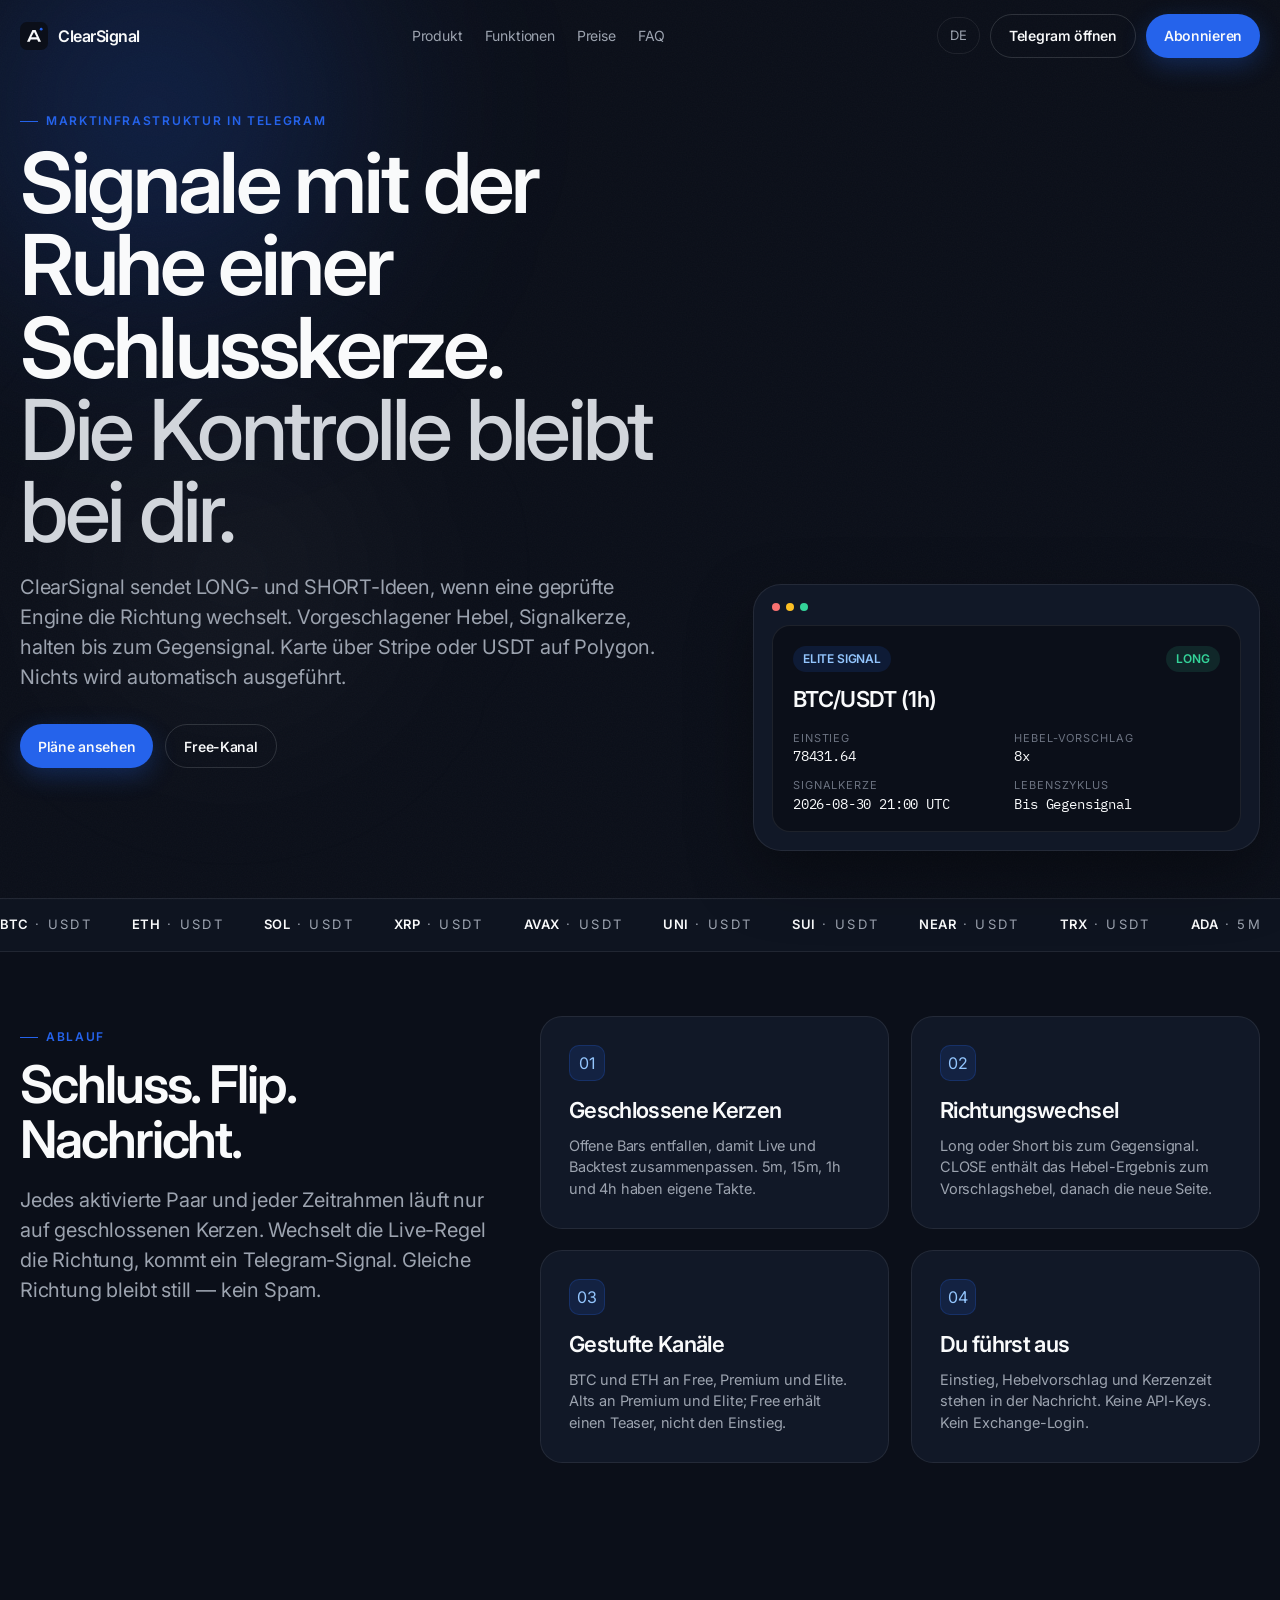
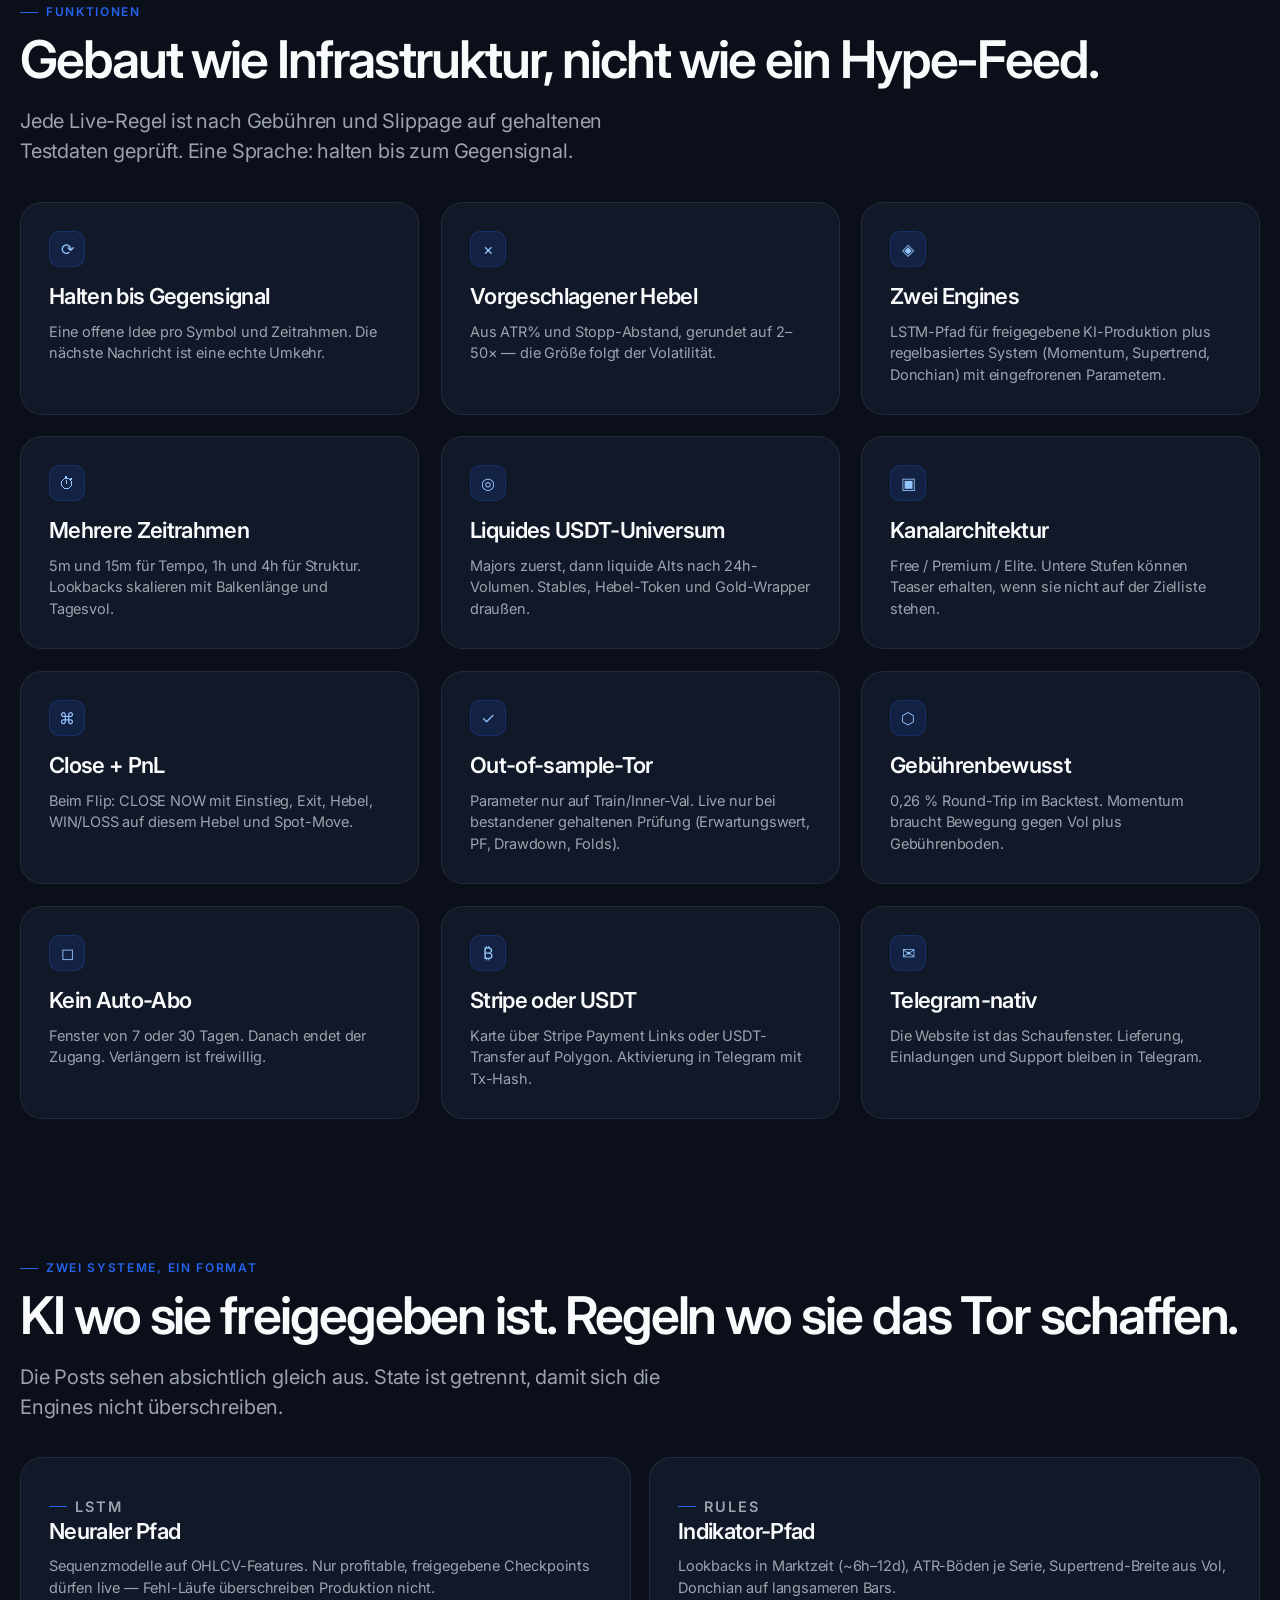
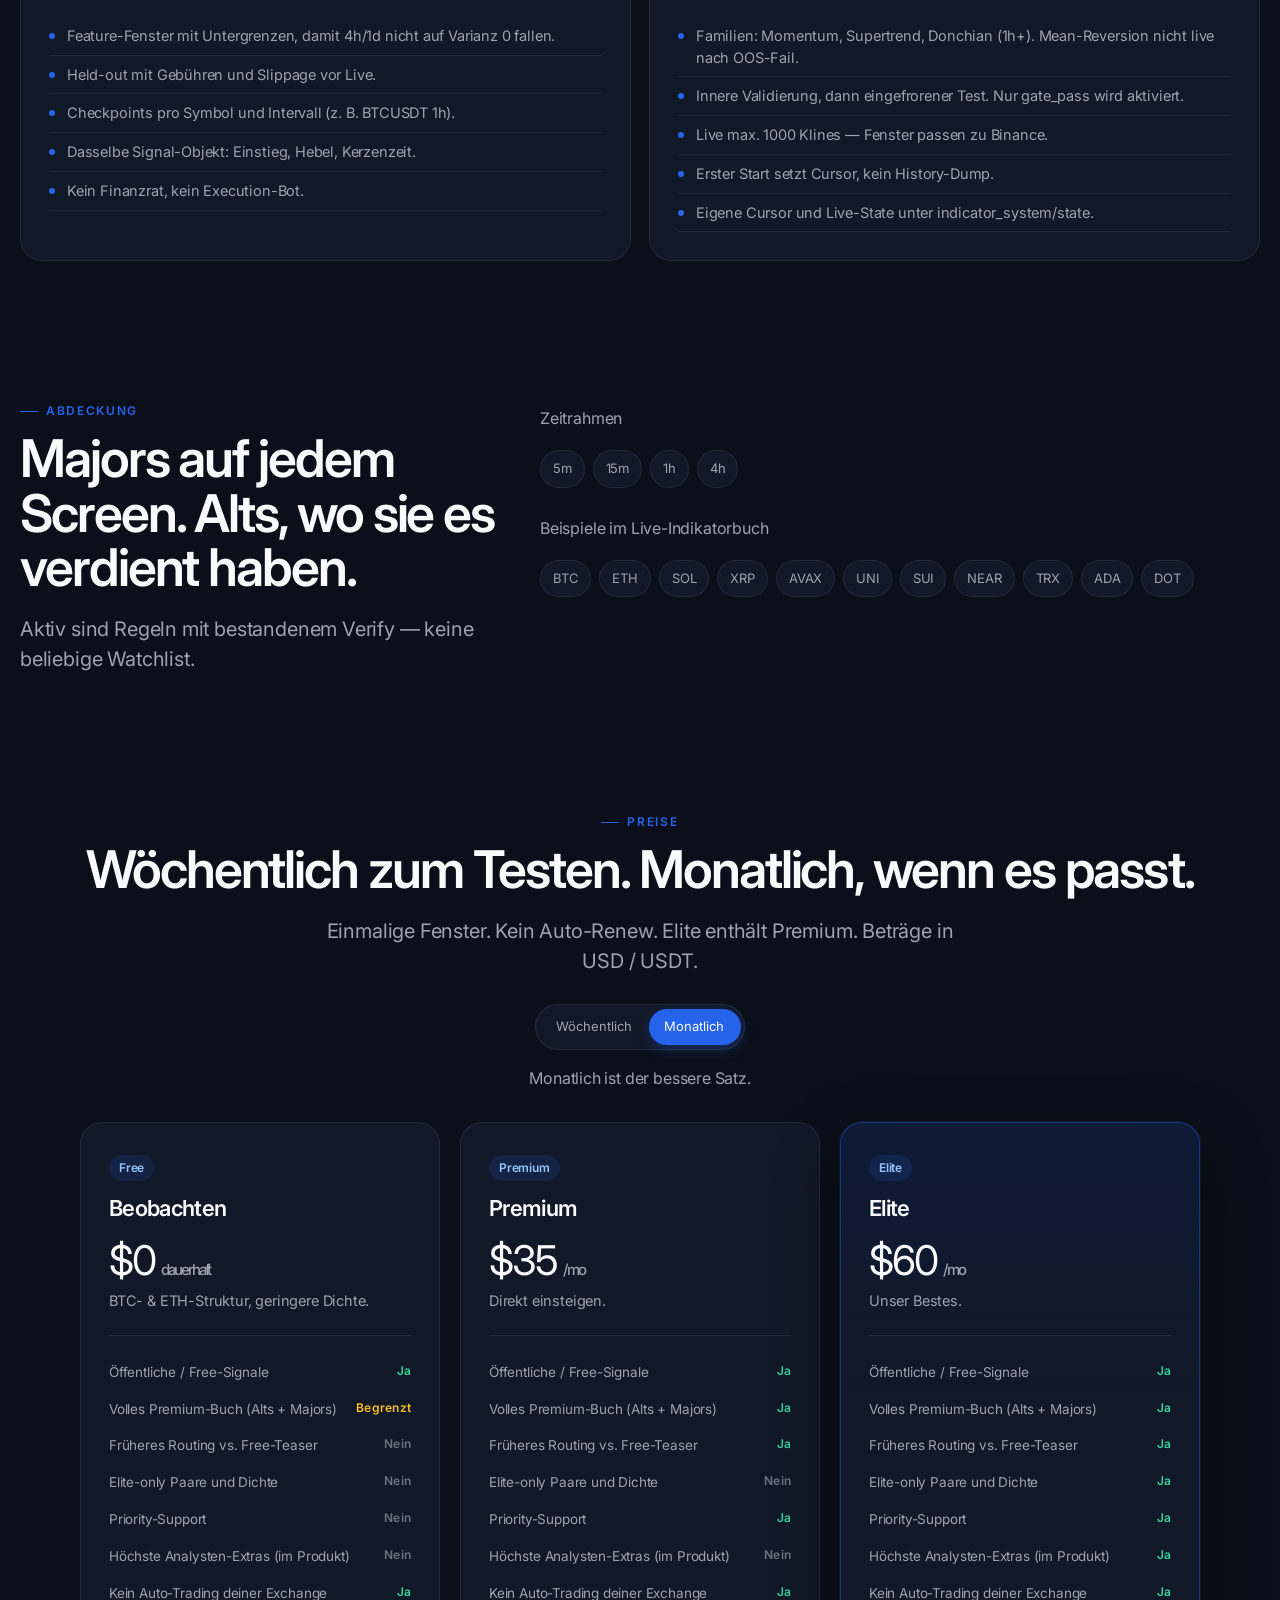
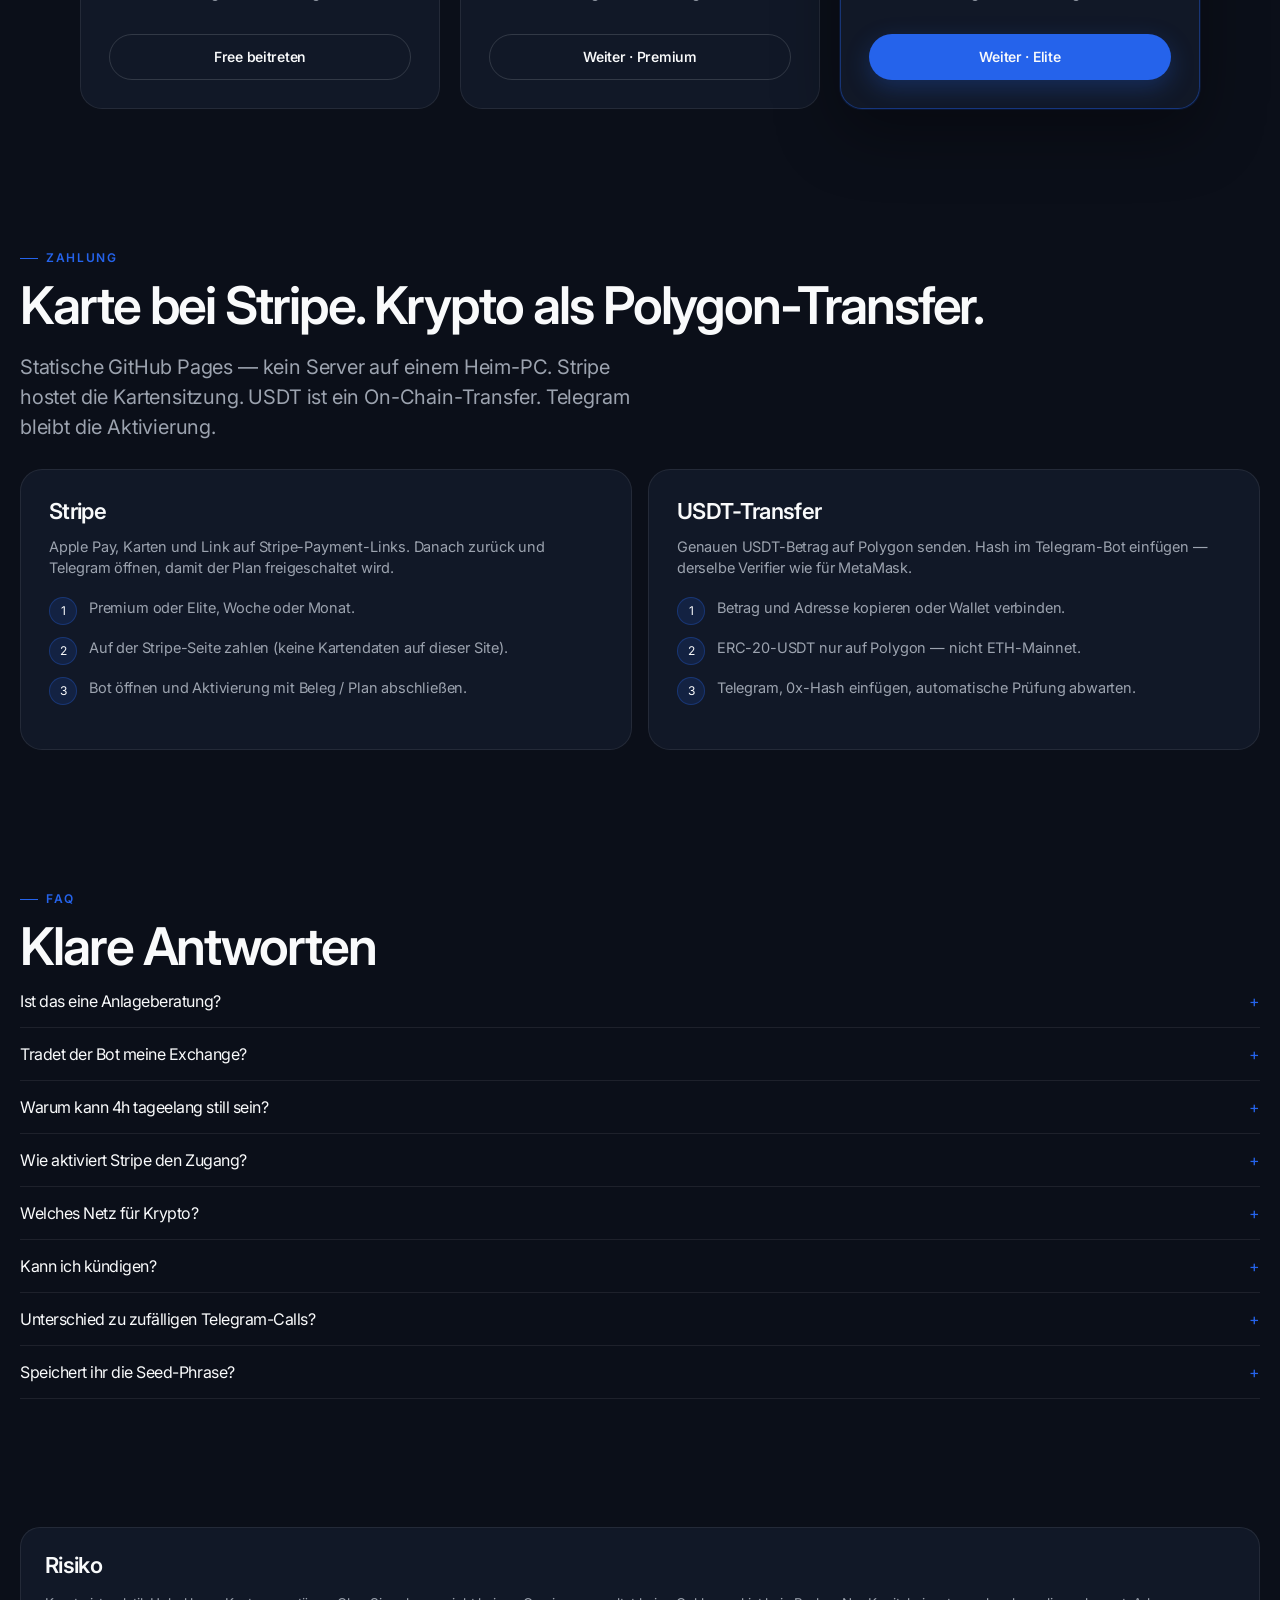
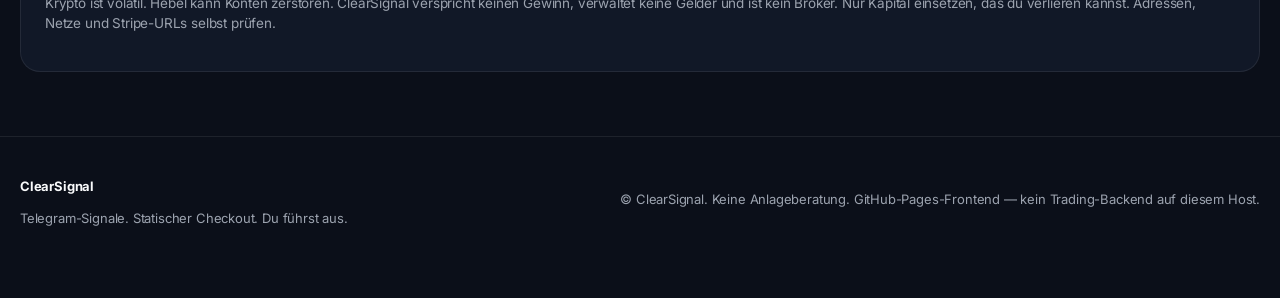
==== de/index.html @ 9b4dd124 "Project" ====
<!DOCTYPE html>
<html lang="de">
<head>
  <meta charset="utf-8">
  <meta name="viewport" content="width=device-width, initial-scale=1">
  <title>ClearSignal — Krypto-Trading-Signale auf Telegram</title>
  <meta name="description" content="ClearSignal liefert geprüfte Krypto-Signale auf Telegram. Zwei Engines (KI + Regeln), 5m bis 4h, vorgeschlagenes Hebel, Hold-until-opposite. Zahlung per Stripe oder USDT auf Polygon. Kein Auto-Trading.">
  <meta name="keywords" content="Krypto Signale, Telegram Trading Signale, BTC Signale, ETH Signale, USDT Polygon, Stripe Abo, ClearSignal">
  <meta name="author" content="ClearSignal">
  <meta name="robots" content="index,follow,max-image-preview:large">
  <meta name="theme-color" content="#0B0F19">
  <link rel="canonical" href="https://afrexk0.github.io/telegram-crypto-bot/de/">
  <link rel="alternate" hreflang="en" href="https://afrexk0.github.io/telegram-crypto-bot/">
  <link rel="alternate" hreflang="de" href="https://afrexk0.github.io/telegram-crypto-bot/de/">
  <link rel="alternate" hreflang="fr" href="https://afrexk0.github.io/telegram-crypto-bot/fr/">
  <link rel="alternate" hreflang="it" href="https://afrexk0.github.io/telegram-crypto-bot/it/">
  <link rel="alternate" hreflang="x-default" href="https://afrexk0.github.io/telegram-crypto-bot/">
  <meta property="og:type" content="website">
  <meta property="og:site_name" content="ClearSignal">
  <meta property="og:locale" content="de_DE">
  <meta property="og:title" content="ClearSignal — Krypto-Trading-Signale auf Telegram">
  <meta property="og:description" content="ClearSignal liefert geprüfte Krypto-Signale auf Telegram. Zwei Engines (KI + Regeln), 5m bis 4h, vorgeschlagenes Hebel, Hold-until-opposite. Zahlung per Stripe oder USDT auf Polygon. Kein Auto-Trading.">
  <meta property="og:url" content="https://afrexk0.github.io/telegram-crypto-bot/de/">
  <meta property="og:image" content="https://afrexk0.github.io/telegram-crypto-bot/assets/img/favicon.svg">
  <meta name="twitter:card" content="summary_large_image">
  <meta name="twitter:title" content="ClearSignal — Krypto-Trading-Signale auf Telegram">
  <meta name="twitter:description" content="ClearSignal liefert geprüfte Krypto-Signale auf Telegram. Zwei Engines (KI + Regeln), 5m bis 4h, vorgeschlagenes Hebel, Hold-until-opposite. Zahlung per Stripe oder USDT auf Polygon. Kein Auto-Trading.">
  <meta name="twitter:image" content="https://afrexk0.github.io/telegram-crypto-bot/assets/img/favicon.svg">
  <link rel="icon" href="../assets/img/favicon.svg" type="image/svg+xml">
  <link rel="preconnect" href="https://fonts.googleapis.com">
  <link rel="preconnect" href="https://fonts.gstatic.com" crossorigin>
  <link href="https://fonts.googleapis.com/css2?family=IBM+Plex+Mono:wght@400;500&family=Inter:wght@400;500;600;700&display=swap" rel="stylesheet">
  <link rel="stylesheet" href="../assets/css/site.css">
  <script>document.documentElement.classList.add("js");</script>
  <script type="application/ld+json">{"@context":"https://schema.org","@graph":[{"@type":"Organization","name":"ClearSignal","url":"https://afrexk0.github.io/telegram-crypto-bot/","logo":"https://afrexk0.github.io/telegram-crypto-bot/assets/img/favicon.svg","sameAs":["https://t.me/clearsignal_trading_bot","https://t.me/clearsignal_trading"]},{"@type":"WebSite","name":"ClearSignal","url":"https://afrexk0.github.io/telegram-crypto-bot/de/","inLanguage":"de","description":"ClearSignal liefert geprüfte Krypto-Signale auf Telegram. Zwei Engines (KI + Regeln), 5m bis 4h, vorgeschlagenes Hebel, Hold-until-opposite. Zahlung per Stripe oder USDT auf Polygon. Kein Auto-Trading."},{"@type":"SoftwareApplication","name":"ClearSignal","applicationCategory":"FinanceApplication","operatingSystem":"Telegram","offers":[{"@type":"Offer","name":"Premium monthly","price":"35","priceCurrency":"USD"},{"@type":"Offer","name":"Elite monthly","price":"60","priceCurrency":"USD"}]},{"@type":"FAQPage","mainEntity":[{"@type":"Question","name":"Ist das eine Anlageberatung?","acceptedAnswer":{"@type":"Answer","text":"Nein. Signale sind Marktkommentar. Fills, Risiko und Verluste liegen bei dir. Vergangenheit ist keine Prognose."}},{"@type":"Question","name":"Tradet der Bot meine Exchange?","acceptedAnswer":{"@type":"Answer","text":"Nein. Keine Exchange-API, kein Copy-Trading, keine Auszahlungsrechte. Orders legst du selbst."}},{"@type":"Question","name":"Warum kann 4h tageelang still sein?","acceptedAnswer":{"@type":"Answer","text":"Nur Richtungswechsel erzeugen Posts. Ein 4h-Trend kann viele Kerzen ohne Flip laufen. 15m und 1h sind häufiger, wenn aktiv."}},{"@type":"Question","name":"Wie aktiviert Stripe den Zugang?","acceptedAnswer":{"@type":"Answer","text":"Payment Links hostet Stripe. Nach Erfolg Thank-you-Seite, dann Telegram. Plane mitteilen, damit die Einladung kommt. Links in config.js — bis dahin USDT nutzen."}},{"@type":"Question","name":"Welches Netz für Krypto?","acceptedAnswer":{"@type":"Answer","text":"USDT auf Polygon (Chain-ID 137), Vertrag 0xc213…e8f, 6 Dezimalen. Andere Chains verifizieren nicht. Gas in POL."}},{"@type":"Question","name":"Kann ich kündigen?","acceptedAnswer":{"@type":"Answer","text":"Kein Auto-Abbuch. Zugang 7 oder 30 Tage nach Aktivierung. Danach einfach nicht verlängern."}},{"@type":"Question","name":"Unterschied zu zufälligen Telegram-Calls?","acceptedAnswer":{"@type":"Answer","text":"Indikatorregeln brauchen ein gehaltenes Profitabilitäts-Tor nach modellierten Gebühren. State pro Symbol+TF. Kein History-Dump beim Start."}},{"@type":"Question","name":"Speichert ihr die Seed-Phrase?","acceptedAnswer":{"@type":"Answer","text":"Nie. Wallet-Connect nur für USDT-Transfer. Keine Seeds, Keys oder Exchange-Passwörter."}}]}]}</script>
</head>
<body>
  <a class="skip" href="#main">Zum Inhalt</a>
  <div class="grain" aria-hidden="true"></div>
  <div class="orb orb-a" aria-hidden="true"></div>
  <div class="orb orb-b" aria-hidden="true"></div>

  <header class="nav">
    <div class="nav-inner">
      <a class="brand" href="../">
        <img src="../assets/img/favicon.svg" alt="">
        ClearSignal
      </a>
      <nav class="nav-links" aria-label="Hauptnavigation">
        <a href="#product">Produkt</a>
        <a href="#features">Funktionen</a>
        <a href="#pricing">Preise</a>
        <a href="#faq">FAQ</a>
      </nav>
      <div class="nav-cta">
        <details class="lang">
          <summary>DE</summary>
          <div class="lang-menu">
            <a href="../" class="">English</a>
            <a href="./" class="is-active">Deutsch</a>
            <a href="../fr/" class="">Français</a>
            <a href="../it/" class="">Italiano</a>
          </div>
        </details>
        <a class="btn btn-ghost" href="https://t.me/clearsignal_trading_bot">Telegram öffnen</a>
        <a class="btn btn-primary" href="#pricing">Abonnieren</a>
        <button class="menu-btn" type="button" aria-label="Menü">☰</button>
      </div>
    </div>
  </header>

  <main id="main">
    <section class="hero">
      <div class="wrap hero-grid">
        <div>
          <p class="kicker reveal">Marktinfrastruktur in Telegram</p>
          <h1 class="reveal">Signale mit der<br>Ruhe einer Schlusskerze.<span>Die Kontrolle bleibt bei dir.</span></h1>
          <p class="lede reveal">ClearSignal sendet LONG- und SHORT-Ideen, wenn eine geprüfte Engine die Richtung wechselt. Vorgeschlagener Hebel, Signalkerze, halten bis zum Gegensignal. Karte über Stripe oder USDT auf Polygon. Nichts wird automatisch ausgeführt.</p>
          <div class="hero-actions reveal">
            <a class="btn btn-primary" href="#pricing">Pläne ansehen</a>
            <a class="btn btn-ghost" href="https://t.me/clearsignal_trading">Free-Kanal</a>
          </div>
          <div class="hero-meta reveal">
            <div><strong>5m–4h</strong>Zeitrahmen</div>
            <div><strong>USDT</strong>Polygon-Transfer</div>
            <div><strong>0 Auto</strong>Kein Bot auf deinem Konto</div>
          </div>
        </div>
        <aside class="device reveal" aria-label="Beispiel-Signalkarte">
          <div class="device-bar" aria-hidden="true"><i></i><i></i><i></i></div>
          <article class="signal">
            <div class="signal-head">
              <span class="pill pill-dim">ELITE SIGNAL</span>
              <span class="pill pill-long">LONG</span>
            </div>
            <h3>BTC/USDT (1h)</h3>
            <dl>
              <div><dt>Einstieg</dt><dd>78431.64</dd></div>
              <div><dt>Hebel-Vorschlag</dt><dd>8x</dd></div>
              <div><dt>Signalkerze</dt><dd>2026-08-30 21:00 UTC</dd></div>
              <div><dt>Lebenszyklus</dt><dd>Bis Gegensignal</dd></div>
            </dl>
          </article>
        </aside>
      </div>
    </section>

    <div class="marquee-wrap" aria-hidden="true">
      <div class="marquee">
        <span><b>BTC</b> · USDT</span><span><b>ETH</b> · USDT</span><span><b>SOL</b> · USDT</span>
        <span><b>XRP</b> · USDT</span><span><b>AVAX</b> · USDT</span><span><b>UNI</b> · USDT</span>
        <span><b>SUI</b> · USDT</span><span><b>NEAR</b> · USDT</span><span><b>TRX</b> · USDT</span>
        <span><b>ADA</b> · 5m</span><span><b>DOT</b> · 15m</span><span>4h · 1h · 15m · 5m</span>
        <span><b>BTC</b> · USDT</span><span><b>ETH</b> · USDT</span><span><b>SOL</b> · USDT</span>
        <span><b>XRP</b> · USDT</span><span><b>AVAX</b> · USDT</span><span><b>UNI</b> · USDT</span>
        <span><b>SUI</b> · USDT</span><span><b>NEAR</b> · USDT</span><span><b>TRX</b> · USDT</span>
        <span><b>ADA</b> · 5m</span><span><b>DOT</b> · 15m</span><span>4h · 1h · 15m · 5m</span>
      </div>
    </div>

    <section class="section" id="product">
      <div class="wrap split">
        <div class="reveal">
          <p class="kicker">Ablauf</p>
          <h2>Schluss. Flip. Nachricht.</h2>
          <p class="lede">Jedes aktivierte Paar und jeder Zeitrahmen läuft nur auf geschlossenen Kerzen. Wechselt die Live-Regel die Richtung, kommt ein Telegram-Signal. Gleiche Richtung bleibt still — kein Spam.</p>
        </div>
        <ol class="feature-grid" style="grid-template-columns:1fr 1fr">
          <li class="card reveal"><div class="icon">01</div><h3>Geschlossene Kerzen</h3><p>Offene Bars entfallen, damit Live und Backtest zusammenpassen. 5m, 15m, 1h und 4h haben eigene Takte.</p></li>
          <li class="card reveal"><div class="icon">02</div><h3>Richtungswechsel</h3><p>Long oder Short bis zum Gegensignal. CLOSE enthält das Hebel-Ergebnis zum Vorschlagshebel, danach die neue Seite.</p></li>
          <li class="card reveal"><div class="icon">03</div><h3>Gestufte Kanäle</h3><p>BTC und ETH an Free, Premium und Elite. Alts an Premium und Elite; Free erhält einen Teaser, nicht den Einstieg.</p></li>
          <li class="card reveal"><div class="icon">04</div><h3>Du führst aus</h3><p>Einstieg, Hebelvorschlag und Kerzenzeit stehen in der Nachricht. Keine API-Keys. Kein Exchange-Login.</p></li>
        </ol>
      </div>
    </section>

    <section class="section" id="features">
      <div class="wrap">
        <div class="reveal">
          <p class="kicker">Funktionen</p>
          <h2>Gebaut wie Infrastruktur, nicht wie ein Hype-Feed.</h2>
          <p class="lede">Jede Live-Regel ist nach Gebühren und Slippage auf gehaltenen Testdaten geprüft. Eine Sprache: halten bis zum Gegensignal.</p>
        </div>
        <div class="feature-grid" style="margin-top:36px">
          <article class="card reveal"><div class="icon">⟳</div><h3>Halten bis Gegensignal</h3><p>Eine offene Idee pro Symbol und Zeitrahmen. Die nächste Nachricht ist eine echte Umkehr.</p></article>
          <article class="card reveal"><div class="icon">×</div><h3>Vorgeschlagener Hebel</h3><p>Aus ATR% und Stopp-Abstand, gerundet auf 2–50× — die Größe folgt der Volatilität.</p></article>
          <article class="card reveal"><div class="icon">◈</div><h3>Zwei Engines</h3><p>LSTM-Pfad für freigegebene KI-Produktion plus regelbasiertes System (Momentum, Supertrend, Donchian) mit eingefrorenen Parametern.</p></article>
          <article class="card reveal"><div class="icon">⏱</div><h3>Mehrere Zeitrahmen</h3><p>5m und 15m für Tempo, 1h und 4h für Struktur. Lookbacks skalieren mit Balkenlänge und Tagesvol.</p></article>
          <article class="card reveal"><div class="icon">◎</div><h3>Liquides USDT-Universum</h3><p>Majors zuerst, dann liquide Alts nach 24h-Volumen. Stables, Hebel-Token und Gold-Wrapper draußen.</p></article>
          <article class="card reveal"><div class="icon">▣</div><h3>Kanalarchitektur</h3><p>Free / Premium / Elite. Untere Stufen können Teaser erhalten, wenn sie nicht auf der Zielliste stehen.</p></article>
          <article class="card reveal"><div class="icon">⌘</div><h3>Close + PnL</h3><p>Beim Flip: CLOSE NOW mit Einstieg, Exit, Hebel, WIN/LOSS auf diesem Hebel und Spot-Move.</p></article>
          <article class="card reveal"><div class="icon">✓</div><h3>Out-of-sample-Tor</h3><p>Parameter nur auf Train/Inner-Val. Live nur bei bestandener gehaltenen Prüfung (Erwartungswert, PF, Drawdown, Folds).</p></article>
          <article class="card reveal"><div class="icon">⬡</div><h3>Gebührenbewusst</h3><p>0,26 % Round-Trip im Backtest. Momentum braucht Bewegung gegen Vol plus Gebührenboden.</p></article>
          <article class="card reveal"><div class="icon">◻</div><h3>Kein Auto-Abo</h3><p>Fenster von 7 oder 30 Tagen. Danach endet der Zugang. Verlängern ist freiwillig.</p></article>
          <article class="card reveal"><div class="icon">₿</div><h3>Stripe oder USDT</h3><p>Karte über Stripe Payment Links oder USDT-Transfer auf Polygon. Aktivierung in Telegram mit Tx-Hash.</p></article>
          <article class="card reveal"><div class="icon">✉</div><h3>Telegram-nativ</h3><p>Die Website ist das Schaufenster. Lieferung, Einladungen und Support bleiben in Telegram.</p></article>
        </div>
      </div>
    </section>

    <section class="section" id="engines">
      <div class="wrap">
        <div class="reveal">
          <p class="kicker">Zwei Systeme, ein Format</p>
          <h2>KI wo sie freigegeben ist. Regeln wo sie das Tor schaffen.</h2>
          <p class="lede">Die Posts sehen absichtlich gleich aus. State ist getrennt, damit sich die Engines nicht überschreiben.</p>
        </div>
        <div class="engines" style="margin-top:36px">
          <article class="card engine reveal">
            <p class="kicker">LSTM</p>
            <h3>Neuraler Pfad</h3>
            <p class="muted">Sequenzmodelle auf OHLCV-Features. Nur profitable, freigegebene Checkpoints dürfen live — Fehl-Läufe überschreiben Produktion nicht.</p>
            <ul>
              <li>Feature-Fenster mit Untergrenzen, damit 4h/1d nicht auf Varianz 0 fallen.</li>
              <li>Held-out mit Gebühren und Slippage vor Live.</li>
              <li>Checkpoints pro Symbol und Intervall (z. B. BTCUSDT 1h).</li>
              <li>Dasselbe Signal-Objekt: Einstieg, Hebel, Kerzenzeit.</li>
              <li>Kein Finanzrat, kein Execution-Bot.</li>
            </ul>
          </article>
          <article class="card engine reveal">
            <p class="kicker">Rules</p>
            <h3>Indikator-Pfad</h3>
            <p class="muted">Lookbacks in Marktzeit (~6h–12d), ATR-Böden je Serie, Supertrend-Breite aus Vol, Donchian auf langsameren Bars.</p>
            <ul>
              <li>Familien: Momentum, Supertrend, Donchian (1h+). Mean-Reversion nicht live nach OOS-Fail.</li>
              <li>Innere Validierung, dann eingefrorener Test. Nur gate_pass wird aktiviert.</li>
              <li>Live max. 1000 Klines — Fenster passen zu Binance.</li>
              <li>Erster Start setzt Cursor, kein History-Dump.</li>
              <li>Eigene Cursor und Live-State unter indicator_system/state.</li>
            </ul>
          </article>
        </div>
      </div>
    </section>

    <section class="section" id="coverage">
      <div class="wrap split">
        <div class="reveal">
          <p class="kicker">Abdeckung</p>
          <h2>Majors auf jedem Screen. Alts, wo sie es verdient haben.</h2>
          <p class="lede">Aktiv sind Regeln mit bestandenem Verify — keine beliebige Watchlist.</p>
        </div>
        <div class="reveal">
          <p class="muted">Zeitrahmen</p>
          <div class="pills">
            <span class="chip">5m</span><span class="chip">15m</span>
            <span class="chip">1h</span><span class="chip">4h</span>
          </div>
          <p class="muted" style="margin-top:28px">Beispiele im Live-Indikatorbuch</p>
          <div class="pills">
            <span class="chip">BTC</span><span class="chip">ETH</span><span class="chip">SOL</span>
            <span class="chip">XRP</span><span class="chip">AVAX</span><span class="chip">UNI</span>
            <span class="chip">SUI</span><span class="chip">NEAR</span><span class="chip">TRX</span>
            <span class="chip">ADA</span><span class="chip">DOT</span>
          </div>
        </div>
      </div>
    </section>

    <section class="section" id="pricing">
      <div class="wrap">
        <div class="pricing-intro reveal">
          <p class="kicker">Preise</p>
          <h2>Wöchentlich zum Testen. Monatlich, wenn es passt.</h2>
          <p class="lede">Einmalige Fenster. Kein Auto-Renew. Elite enthält Premium. Beträge in USD / USDT.</p>
        </div>
        <div class="billing reveal" role="tablist" aria-label="Abrechnungszeitraum">
          <button type="button" data-billing="week">Wöchentlich</button>
          <button type="button" data-billing="month" class="is-on">Monatlich</button>
        </div>
        <p class="muted pricing-save" data-save>Monatlich ist der bessere Satz.</p>
        <div class="price-grid">
          <article class="card price reveal">
            <span class="pill pill-dim">Free</span>
            <h3>Beobachten</h3>
            <div class="amount">$0<small> dauerhaft</small></div>
            <p class="muted">BTC- &amp; ETH-Struktur, geringere Dichte.</p>
            <ul class="matrix">
              <li data-state="yes"><span>Öffentliche / Free-Signale</span><em>Ja</em></li>
              <li data-state="lim"><span>Volles Premium-Buch (Alts + Majors)</span><em>Begrenzt</em></li>
              <li data-state="no"><span>Früheres Routing vs. Free-Teaser</span><em>Nein</em></li>
              <li data-state="no"><span>Elite-only Paare und Dichte</span><em>Nein</em></li>
              <li data-state="no"><span>Priority-Support</span><em>Nein</em></li>
              <li data-state="no"><span>Höchste Analysten-Extras (im Produkt)</span><em>Nein</em></li>
              <li data-state="yes"><span>Kein Auto-Trading deiner Exchange</span><em>Ja</em></li>
            </ul>
            <a class="btn btn-ghost btn-wide" href="https://t.me/clearsignal_trading">Free beitreten</a>
          </article>
          <article class="card price reveal">
            <span class="pill pill-dim">Premium</span>
            <h3>Premium</h3>
            <div class="amount" data-price-week="12" data-price-month="35">$35<small> /mo</small></div>
            <p class="muted">Direkt einsteigen.</p>
            <ul class="matrix">
              <li data-state="yes"><span>Öffentliche / Free-Signale</span><em>Ja</em></li>
              <li data-state="yes"><span>Volles Premium-Buch (Alts + Majors)</span><em>Ja</em></li>
              <li data-state="yes"><span>Früheres Routing vs. Free-Teaser</span><em>Ja</em></li>
              <li data-state="no"><span>Elite-only Paare und Dichte</span><em>Nein</em></li>
              <li data-state="yes"><span>Priority-Support</span><em>Ja</em></li>
              <li data-state="no"><span>Höchste Analysten-Extras (im Produkt)</span><em>Nein</em></li>
              <li data-state="yes"><span>Kein Auto-Trading deiner Exchange</span><em>Ja</em></li>
            </ul>
            <button class="btn btn-ghost btn-wide" type="button" data-plan-tier="premium" data-plan="PREMIUM_MONTH">Weiter · Premium</button>
          </article>
          <article class="card price featured reveal">
            <span class="pill pill-elite">Elite</span>
            <h3>Elite</h3>
            <div class="amount" data-price-week="20" data-price-month="60">$60<small> /mo</small></div>
            <p class="muted">Unser Bestes.</p>
            <ul class="matrix">
              <li data-state="yes"><span>Öffentliche / Free-Signale</span><em>Ja</em></li>
              <li data-state="yes"><span>Volles Premium-Buch (Alts + Majors)</span><em>Ja</em></li>
              <li data-state="yes"><span>Früheres Routing vs. Free-Teaser</span><em>Ja</em></li>
              <li data-state="yes"><span>Elite-only Paare und Dichte</span><em>Ja</em></li>
              <li data-state="yes"><span>Priority-Support</span><em>Ja</em></li>
              <li data-state="yes"><span>Höchste Analysten-Extras (im Produkt)</span><em>Ja</em></li>
              <li data-state="yes"><span>Kein Auto-Trading deiner Exchange</span><em>Ja</em></li>
            </ul>
            <button class="btn btn-primary btn-wide" type="button" data-plan-tier="elite" data-plan="ELITE_MONTH">Weiter · Elite</button>
          </article>
        </div>
      </div>
    </section>

    <section class="section" id="pay">
      <div class="wrap">
        <div class="reveal">
          <p class="kicker">Zahlung</p>
          <h2>Karte bei Stripe. Krypto als Polygon-Transfer.</h2>
          <p class="lede">Statische GitHub Pages — kein Server auf einem Heim-PC. Stripe hostet die Kartensitzung. USDT ist ein On-Chain-Transfer. Telegram bleibt die Aktivierung.</p>
        </div>
        <div class="pay-methods" style="margin-top:28px">
          <article class="card reveal">
            <h3>Stripe</h3>
            <p class="muted">Apple Pay, Karten und Link auf Stripe-Payment-Links. Danach zurück und Telegram öffnen, damit der Plan freigeschaltet wird.</p>
            <ol class="steps">
              <li>Premium oder Elite, Woche oder Monat.</li>
              <li>Auf der Stripe-Seite zahlen (keine Kartendaten auf dieser Site).</li>
              <li>Bot öffnen und Aktivierung mit Beleg / Plan abschließen.</li>
            </ol>
          </article>
          <article class="card reveal">
            <h3>USDT-Transfer</h3>
            <p class="muted">Genauen USDT-Betrag auf Polygon senden. Hash im Telegram-Bot einfügen — derselbe Verifier wie für MetaMask.</p>
            <ol class="steps">
              <li>Betrag und Adresse kopieren oder Wallet verbinden.</li>
              <li>ERC-20-USDT nur auf Polygon — nicht ETH-Mainnet.</li>
              <li>Telegram, 0x-Hash einfügen, automatische Prüfung abwarten.</li>
            </ol>
          </article>
        </div>
      </div>
    </section>

    <section class="section" id="faq">
      <div class="wrap faq">
        <div class="reveal">
          <p class="kicker">FAQ</p>
          <h2>Klare Antworten</h2>
        </div>
        <details class="reveal">
          <summary>Ist das eine Anlageberatung?</summary>
          <div class="faq-body"><div class="faq-body-inner"><p>Nein. Signale sind Marktkommentar. Fills, Risiko und Verluste liegen bei dir. Vergangenheit ist keine Prognose.</p></div></div>
        </details>
        <details class="reveal">
          <summary>Tradet der Bot meine Exchange?</summary>
          <div class="faq-body"><div class="faq-body-inner"><p>Nein. Keine Exchange-API, kein Copy-Trading, keine Auszahlungsrechte. Orders legst du selbst.</p></div></div>
        </details>
        <details class="reveal">
          <summary>Warum kann 4h tageelang still sein?</summary>
          <div class="faq-body"><div class="faq-body-inner"><p>Nur Richtungswechsel erzeugen Posts. Ein 4h-Trend kann viele Kerzen ohne Flip laufen. 15m und 1h sind häufiger, wenn aktiv.</p></div></div>
        </details>
        <details class="reveal">
          <summary>Wie aktiviert Stripe den Zugang?</summary>
          <div class="faq-body"><div class="faq-body-inner"><p>Payment Links hostet Stripe. Nach Erfolg Thank-you-Seite, dann Telegram. Plane mitteilen, damit die Einladung kommt. Links in config.js — bis dahin USDT nutzen.</p></div></div>
        </details>
        <details class="reveal">
          <summary>Welches Netz für Krypto?</summary>
          <div class="faq-body"><div class="faq-body-inner"><p>USDT auf Polygon (Chain-ID 137), Vertrag 0xc213…e8f, 6 Dezimalen. Andere Chains verifizieren nicht. Gas in POL.</p></div></div>
        </details>
        <details class="reveal">
          <summary>Kann ich kündigen?</summary>
          <div class="faq-body"><div class="faq-body-inner"><p>Kein Auto-Abbuch. Zugang 7 oder 30 Tage nach Aktivierung. Danach einfach nicht verlängern.</p></div></div>
        </details>
        <details class="reveal">
          <summary>Unterschied zu zufälligen Telegram-Calls?</summary>
          <div class="faq-body"><div class="faq-body-inner"><p>Indikatorregeln brauchen ein gehaltenes Profitabilitäts-Tor nach modellierten Gebühren. State pro Symbol+TF. Kein History-Dump beim Start.</p></div></div>
        </details>
        <details class="reveal">
          <summary>Speichert ihr die Seed-Phrase?</summary>
          <div class="faq-body"><div class="faq-body-inner"><p>Nie. Wallet-Connect nur für USDT-Transfer. Keine Seeds, Keys oder Exchange-Passwörter.</p></div></div>
        </details>
      </div>
    </section>

    <section class="section">
      <div class="wrap">
        <div class="risk">
          <h3>Risiko</h3>
          <p>Krypto ist volatil. Hebel kann Konten zerstören. ClearSignal verspricht keinen Gewinn, verwaltet keine Gelder und ist kein Broker. Nur Kapital einsetzen, das du verlieren kannst. Adressen, Netze und Stripe-URLs selbst prüfen.</p>
        </div>
      </div>
    </section>
  </main>

  <footer>
    <div class="wrap foot">
      <div>
        <strong style="color:var(--text)">ClearSignal</strong>
        <p>Telegram-Signale. Statischer Checkout. Du führst aus.</p>
      </div>
      <p>© ClearSignal. Keine Anlageberatung. GitHub-Pages-Frontend — kein Trading-Backend auf diesem Host.</p>
    </div>
  </footer>

  <div id="checkout" class="modal" hidden>
    <div class="sheet" role="dialog" aria-modal="true" aria-labelledby="checkout-title">
      <header>
        <div>
          <h3 id="checkout-title">Checkout</h3>
          <p class="muted" id="checkout-sub"></p>
        </div>
        <button class="close" type="button" data-close-modal aria-label="Schließen">×</button>
      </header>
      <div class="pay-grid">
        <button class="pay-opt" id="pay-stripe" type="button">
          <div><strong>Karte · Stripe</strong><div class="muted">Apple Pay, Karten, Link</div></div>
          <span>→</span>
        </button>
        <button class="pay-opt" id="pay-crypto" type="button">
          <div><strong>USDT · Polygon-Transfer</strong><div class="muted">Exakter Betrag, dann in Telegram aktivieren</div></div>
          <span>→</span>
        </button>
      </div>
      <div class="crypto-box" id="crypto-box">
        <p class="muted">Exakten Betrag senden. Falsches Netz oder Betrag wird nicht erkannt.</p>
        <div class="copy-row"><span class="muted">Netz</span><code id="pay-network"></code></div>
        <div class="copy-row"><span class="muted">Betrag</span><code id="pay-amount"></code><button type="button" data-copy="#pay-amount">Kopieren</button></div>
        <div class="copy-row"><span class="muted">Adresse</span><code id="pay-address"></code><button type="button" data-copy="#pay-address">Kopieren</button></div>
        <div class="hero-actions" style="margin-top:14px">
          <button class="btn btn-primary" id="pay-metamask" type="button">Mit Wallet senden</button>
          <button class="btn btn-ghost" id="pay-telegram" type="button">Telegram öffnen</button>
        </div>
        <p id="pay-hash" hidden class="copy-row"><code></code><a target="_blank" rel="noopener">explorer</a></p>
        <p class="status" id="pay-status"></p>
      </div>
    </div>
  </div>
  <div id="toast" class="toast" role="status"></div>

  <script>window.CS_I18N = {"pay": {"title": "Checkout", "close": "Schließen", "sub": "{amount} USDT · {days} Tage Zugang", "card": "Karte · Stripe", "cardHint": "Apple Pay, Karten, Link", "cardSoon": "Payment Links in config.js eintragen", "crypto": "USDT · Polygon-Transfer", "cryptoHint": "Exakter Betrag, dann in Telegram aktivieren", "exact": "Exakten Betrag senden. Falsches Netz oder Betrag wird nicht erkannt.", "network": "Netz", "amount": "Betrag", "address": "Adresse", "copy": "Kopieren", "wallet": "Mit Wallet senden", "telegram": "Telegram öffnen", "copied": "Kopiert", "noStripe": "Stripe-Links fehlen noch. USDT nutzen oder Telegram öffnen.", "noWallet": "Keine Wallet. Adresse kopieren oder MetaMask installieren.", "connecting": "Wallet wird verbunden…", "confirm": "USDT-Transfer bestätigen…", "sent": "Gesendet. Hash in Telegram einfügen: ", "rejected": "Transaktion abgebrochen."}, "plans": {"PREMIUM_WEEK": {"name": "Premium · Wöchentlich"}, "PREMIUM_MONTH": {"name": "Premium · Monatlich"}, "ELITE_WEEK": {"name": "Elite · Wöchentlich"}, "ELITE_MONTH": {"name": "Elite · Monatlich"}}};</script>
  <script src="../assets/js/config.js"></script>
  <script src="../assets/js/site.js"></script>
  <script src="../assets/js/pay.js"></script>
</body>
</html>
---- assets/css/site.css ----
:root {
  --bg: #0B0F19;
  --bg-2: #111827;
  --elev: #111827;
  --elev-2: #162032;
  --text: #F9FAFB;
  --muted: #9CA3AF;
  --faint: #6B7280;
  --line: rgba(249, 250, 251, 0.08);
  --line-2: rgba(249, 250, 251, 0.14);
  --accent: #2563EB;
  --accent-soft: rgba(37, 99, 235, 0.14);
  --accent-glow: rgba(37, 99, 235, 0.28);
  --good: #34D399;
  --warn: #FBBF24;
  --bad: #F87171;
  --shadow: 0 24px 64px rgba(0, 0, 0, 0.35);
  --radius: 22px;
  --radius-sm: 14px;
  --ease: cubic-bezier(0.25, 0.1, 0.25, 1);
  --ease-out: cubic-bezier(0.16, 1, 0.3, 1);
  --font: "Inter", "SF Pro Display", -apple-system, BlinkMacSystemFont, "Segoe UI", sans-serif;
  --mono: "IBM Plex Mono", ui-monospace, SFMono-Regular, Menlo, monospace;
  --nav-h: 72px;
  --max: 1240px;
  --dur: 0.85s;
}

*,
*::before,
*::after { box-sizing: border-box; }
html { scroll-behavior: smooth; }
html, body { margin: 0; padding: 0; background: var(--bg); color: var(--text); }
body {
  font-family: var(--font);
  font-size: 16px;
  line-height: 1.5;
  letter-spacing: -0.011em;
  overflow-x: hidden;
  min-height: 100%;
  -webkit-font-smoothing: antialiased;
}
img { max-width: 100%; display: block; }
a { color: inherit; text-decoration: none; transition: color 0.35s var(--ease); }
button, input, select { font: inherit; color: inherit; }
button { cursor: pointer; background: none; border: 0; }
:focus-visible { outline: 2px solid var(--accent); outline-offset: 3px; }

.skip {
  position: absolute; left: 12px; top: -40px; z-index: 80;
  background: var(--text); color: var(--bg); padding: 8px 12px; border-radius: 8px;
}
.skip:focus { top: 12px; }

.grain, .orb { pointer-events: none; position: fixed; inset: 0; }
.grain {
  z-index: 0;
  opacity: 0.03;
  background-image: url("data:image/svg+xml;utf8,<svg xmlns='http://www.w3.org/2000/svg' width='160' height='160'><filter id='n'><feTurbulence type='fractalNoise' baseFrequency='.8' numOctaves='2'/></filter><rect width='100%' height='100%' filter='url(%23n)'/></svg>");
}
.orb { z-index: 0; filter: blur(90px); will-change: transform; }
.orb-a {
  width: 48vw; height: 48vw; left: -12%; top: -22%;
  background: radial-gradient(circle, var(--accent-glow), transparent 68%);
  animation: drift 28s var(--ease) infinite alternate;
}
.orb-b {
  width: 36vw; height: 36vw; right: -10%; top: 38%;
  background: radial-gradient(circle, rgba(249,250,251,.06), transparent 70%);
  animation: drift 34s var(--ease) infinite alternate-reverse;
}
@keyframes drift {
  from { transform: translate3d(0, 0, 0) scale(1); }
  to { transform: translate3d(28px, 40px, 0) scale(1.08); }
}

.wrap { width: min(var(--max), calc(100% - 40px)); margin: 0 auto; }
.section { position: relative; z-index: 1; padding: 64px 0; }
.kicker {
  display: inline-flex; align-items: center; gap: 8px;
  color: var(--accent); font-size: 12px; font-weight: 600;
  letter-spacing: 0.14em; text-transform: uppercase;
}
.kicker::before {
  content: ""; width: 18px; height: 1px; background: var(--accent);
}
h1, h2, h3 { margin: 0; letter-spacing: -0.04em; font-weight: 600; color: var(--text); }
h1 { font-size: clamp(44px, 7vw, 84px); line-height: 0.98; }
h2 { font-size: clamp(32px, 4.6vw, 52px); line-height: 1.05; }
h3 { font-size: 22px; line-height: 1.25; letter-spacing: -0.03em; }
.lede {
  color: var(--muted); font-size: clamp(17px, 2vw, 20px);
  max-width: 640px; margin: 18px 0 0;
}
.muted { color: var(--muted); }
.mono { font-family: var(--mono); font-size: 13px; }

.nav {
  position: sticky; top: 0; z-index: 40;
  height: var(--nav-h);
  display: flex; align-items: center;
  transition:
    background 0.5s var(--ease),
    border-color 0.5s var(--ease),
    backdrop-filter 0.5s var(--ease),
    box-shadow 0.5s var(--ease);
  border-bottom: 1px solid transparent;
}
.nav.is-on {
  background: rgba(11, 15, 25, 0.78);
  backdrop-filter: saturate(140%) blur(18px);
  -webkit-backdrop-filter: saturate(140%) blur(18px);
  border-bottom-color: var(--line);
  box-shadow: 0 8px 32px rgba(0, 0, 0, 0.18);
}
.nav-inner {
  display: flex; align-items: center; justify-content: space-between; gap: 16px;
  width: min(var(--max), calc(100% - 40px)); margin: 0 auto;
}
.brand { display: flex; align-items: center; gap: 10px; font-weight: 600; letter-spacing: -0.03em; color: var(--text); }
.brand img { width: 28px; height: 28px; transition: transform 0.5s var(--ease-out); }
.brand:hover img { transform: scale(1.06); }
.nav-links { display: flex; align-items: center; gap: 22px; color: var(--muted); font-size: 14px; }
.nav-links a:hover { color: var(--text); }
.nav-cta { display: flex; align-items: center; gap: 10px; }
.lang { position: relative; }
.lang summary {
  list-style: none; cursor: pointer;
  padding: 8px 12px; border: 1px solid var(--line); border-radius: 999px;
  color: var(--muted); font-size: 13px;
  transition: border-color 0.35s var(--ease), color 0.35s var(--ease), background 0.35s var(--ease);
}
.lang summary:hover { border-color: var(--line-2); color: var(--text); }
.lang summary::-webkit-details-marker { display: none; }
.lang-menu {
  position: absolute; right: 0; top: calc(100% + 8px);
  background: var(--bg-2); border: 1px solid var(--line); border-radius: 14px;
  min-width: 140px; padding: 6px; box-shadow: var(--shadow);
  animation: menuIn 0.28s var(--ease-out);
}
@keyframes menuIn {
  from { opacity: 0; transform: translateY(-6px) scale(0.98); }
  to { opacity: 1; transform: none; }
}
.lang-menu a {
  display: block; padding: 8px 10px; border-radius: 10px; color: var(--muted); font-size: 13px;
  transition: background 0.25s var(--ease), color 0.25s var(--ease);
}
.lang-menu a:hover, .lang-menu a.is-active { background: var(--accent-soft); color: var(--text); }

.btn {
  display: inline-flex; align-items: center; justify-content: center; gap: 8px;
  height: 44px; padding: 0 18px; border-radius: 999px;
  font-size: 14px; font-weight: 560; letter-spacing: -0.02em;
  transition:
    transform 0.4s var(--ease-out),
    background 0.35s var(--ease),
    color 0.35s var(--ease),
    border-color 0.35s var(--ease),
    box-shadow 0.4s var(--ease);
}
.btn:hover { transform: translateY(-1.5px); }
.btn:active { transform: translateY(0) scale(0.985); }
.btn-primary {
  background: var(--accent); color: var(--text);
  box-shadow: 0 8px 24px rgba(37, 99, 235, 0.28);
}
.btn-primary:hover {
  background: #1D4ED8;
  box-shadow: 0 12px 28px rgba(37, 99, 235, 0.38);
}
.btn-ghost {
  border: 1px solid var(--line-2); color: var(--text); background: transparent;
}
.btn-ghost:hover {
  border-color: rgba(37, 99, 235, 0.45);
  background: var(--accent-soft);
}
.btn-wide { width: 100%; height: 48px; }

.hero { padding: 28px 0 48px; }
.hero-grid { display: grid; grid-template-columns: 1.15fr 0.85fr; gap: 48px; align-items: end; }
.hero h1 span {
  display: block;
  color: #D1D5DB;
  font-weight: 500;
}
.hero-actions { display: flex; flex-wrap: wrap; gap: 12px; margin-top: 32px; }
.hero-meta { display: flex; gap: 28px; margin-top: 36px; color: var(--muted); font-size: 13px; }
.hero-meta strong { display: block; color: var(--text); font-size: 18px; font-weight: 600; letter-spacing: -0.03em; }

.device {
  position: relative;
  border: 1px solid var(--line);
  background: var(--bg-2);
  border-radius: 28px; padding: 18px; box-shadow: var(--shadow);
  transform: perspective(1200px) rotateX(6deg) rotateY(-10deg);
  animation: floaty 9s ease-in-out infinite;
}
@keyframes floaty {
  0%, 100% { transform: perspective(1200px) rotateX(6deg) rotateY(-10deg) translateY(0); }
  50% { transform: perspective(1200px) rotateX(5deg) rotateY(-8deg) translateY(-8px); }
}
.device-bar { display: flex; gap: 6px; margin-bottom: 14px; }
.device-bar i { width: 8px; height: 8px; border-radius: 50%; background: #374151; display: block; }
.device-bar i:first-child { background: #F87171; }
.device-bar i:nth-child(2) { background: #FBBF24; }
.device-bar i:nth-child(3) { background: #34D399; }
.signal {
  background: var(--bg); border-radius: 18px; padding: 20px 20px 16px;
  border: 1px solid var(--line);
}
.signal-head { display: flex; justify-content: space-between; align-items: center; font-size: 12px; color: var(--muted); }
.pill {
  display: inline-flex; align-items: center; gap: 6px;
  padding: 4px 10px; border-radius: 999px; font-size: 12px; font-weight: 600;
}
.pill-long { background: rgba(52, 211, 153, .12); color: var(--good); }
.pill-short { background: rgba(248, 113, 113, .12); color: var(--bad); }
.pill-dim { background: var(--accent-soft); color: #93C5FD; }
.pill-elite { background: var(--accent-soft); color: #93C5FD; }
.signal h3 { margin-top: 14px; }
.signal dl { display: grid; grid-template-columns: 1fr 1fr; gap: 10px 16px; margin: 16px 0 0; }
.signal dt { color: var(--faint); font-size: 11px; text-transform: uppercase; letter-spacing: .08em; }
.signal dd { margin: 0; font-family: var(--mono); font-size: 14px; color: var(--text); }

.marquee-wrap {
  border-block: 1px solid var(--line);
  background: rgba(17, 24, 39, 0.55);
  overflow: hidden; padding: 16px 0;
}
.marquee { display: flex; gap: 40px; width: max-content; animation: slide 36s linear infinite; }
.marquee span { color: var(--muted); font-size: 13px; letter-spacing: .18em; text-transform: uppercase; white-space: nowrap; }
.marquee b { color: var(--text); font-weight: 600; letter-spacing: .04em; }
@keyframes slide { to { transform: translateX(-50%); } }

.split { display: grid; grid-template-columns: 0.8fr 1.2fr; gap: 40px; align-items: start; }
.feature-grid { display: grid; grid-template-columns: repeat(3, 1fr); gap: 22px; list-style: none; padding: 0; margin: 0; }
.card {
  background: var(--bg-2);
  border: 1px solid var(--line);
  border-radius: var(--radius);
  padding: 28px;
  transition:
    transform 0.55s var(--ease-out),
    border-color 0.4s var(--ease),
    box-shadow 0.55s var(--ease);
}
.card:hover {
  transform: translateY(-6px);
  border-color: rgba(37, 99, 235, 0.32);
  box-shadow: 0 20px 48px rgba(0, 0, 0, 0.28);
}
.card p { color: var(--muted); margin: 10px 0 0; font-size: 14.5px; }
.icon {
  width: 36px; height: 36px; border-radius: 10px;
  display: grid; place-items: center;
  background: var(--accent-soft);
  border: 1px solid rgba(37, 99, 235, 0.22);
  margin-bottom: 16px; font-size: 16px; color: #93C5FD;
  transition: transform 0.45s var(--ease-out), background 0.35s var(--ease);
}
.card:hover .icon { transform: scale(1.05); background: rgba(37, 99, 235, 0.2); }

.engines { display: grid; grid-template-columns: 1fr 1fr; gap: 18px; }
.engine { padding: 28px; min-height: 0; }
.engine ul { margin: 18px 0 0; padding: 0; list-style: none; color: var(--muted); }
.engine li { padding: 8px 0 8px 18px; position: relative; border-bottom: 1px solid var(--line); font-size: 14.5px; }
.engine li::before {
  content: ""; position: absolute; left: 0; top: 16px;
  width: 6px; height: 6px; border-radius: 50%; background: var(--accent);
}

.pills { display: flex; flex-wrap: wrap; gap: 8px; margin-top: 20px; }
.chip {
  border: 1px solid var(--line); border-radius: 999px; padding: 8px 12px;
  font-size: 13px; color: var(--muted); background: var(--bg-2);
  transition: border-color 0.35s var(--ease), color 0.35s var(--ease), transform 0.4s var(--ease-out);
}
.chip:hover {
  border-color: rgba(37, 99, 235, 0.4);
  color: var(--text);
  transform: translateY(-1px);
}

.table-wrap {
  overflow-x: auto; border: 1px solid var(--line); border-radius: 20px;
  background: var(--bg-2);
}
table { width: 100%; border-collapse: collapse; font-size: 14px; }
th, td { padding: 14px 16px; text-align: left; border-bottom: 1px solid var(--line); }
th { color: var(--faint); font-weight: 500; font-size: 12px; letter-spacing: .08em; text-transform: uppercase; }
td.yes { color: var(--good); }
td.no { color: var(--faint); }

.billing {
  position: relative;
  display: flex;
  width: fit-content;
  padding: 4px;
  border-radius: 999px;
  border: 1px solid var(--line);
  background: var(--bg-2);
  margin: 28px auto 12px;
}
.pricing-intro {
  text-align: center;
}
.pricing-intro .lede {
  margin-left: auto;
  margin-right: auto;
}
.billing-pill {
  position: absolute;
  top: 4px;
  left: 4px;
  height: calc(100% - 8px);
  border-radius: 999px;
  background: var(--accent);
  box-shadow: 0 4px 14px rgba(37, 99, 235, 0.3);
  transition: transform 0.45s var(--ease-out), width 0.45s var(--ease-out);
  z-index: 0;
  pointer-events: none;
}
.billing button {
  position: relative;
  z-index: 1;
  height: 36px;
  padding: 0 16px;
  border-radius: 999px;
  color: var(--muted);
  font-size: 13px;
  transition: color 0.35s var(--ease);
}
.billing button.is-on {
  color: var(--text);
  background: transparent;
  box-shadow: none;
}
.pricing-save {
  text-align: center;
  opacity: 0;
  transform: translateY(4px);
  transition: opacity 0.35s var(--ease), transform 0.35s var(--ease-out);
}
.pricing-save.is-shown {
  opacity: 1;
  transform: none;
}
.pricing-save[hidden] {
  display: block !important;
  visibility: hidden;
  height: 0;
  margin: 0;
  overflow: hidden;
  opacity: 0;
}

.price-grid {
  display: grid;
  grid-template-columns: repeat(3, minmax(0, 1fr));
  gap: 20px;
  margin-top: 32px;
  align-items: stretch;
  text-align: left;
}
.price {
  display: flex;
  flex-direction: column;
  padding: 32px 28px 28px;
  min-height: 0;
  border-radius: 22px;
}
.price.featured {
  background: linear-gradient(180deg, rgba(37, 99, 235, 0.14), #111827 48%);
  border-color: rgba(37, 99, 235, 0.4);
  box-shadow: 0 0 0 1px rgba(37, 99, 235, 0.12), var(--shadow);
}
.price > .pill { align-self: flex-start; margin-bottom: 14px; }
.price h3 { font-size: 22px; margin: 0; letter-spacing: -0.03em; }
.price .amount {
  position: relative;
  display: block;
  font-size: clamp(34px, 3.2vw, 44px);
  letter-spacing: -0.05em;
  margin: 14px 0 6px;
  color: var(--text);
  line-height: 1.15;
  min-height: 1.15em;
  overflow: hidden;
}
.price .amount-face {
  display: block;
  transition:
    transform 0.42s var(--ease-out),
    opacity 0.32s var(--ease);
}
.price .amount-face--in {
  position: absolute;
  left: 0;
  top: 0;
  transform: translateY(115%);
  opacity: 0;
}
.price .amount-face--out {
  transform: translateY(-115%);
  opacity: 0;
}
.price .amount-face--show {
  transform: translateY(0);
  opacity: 1;
}
.price .amount small {
  font-size: 15px;
  color: var(--muted);
  font-weight: 500;
  margin-left: 4px;
}
.price > .muted {
  margin: 0 0 6px;
  font-size: 14.5px;
  line-height: 1.45;
}
.price .matrix {
  list-style: none;
  padding: 18px 0 0;
  margin: 18px 0 22px;
  border-top: 1px solid var(--line);
  flex: 1;
}
.price .matrix li {
  display: grid;
  grid-template-columns: 1fr auto;
  gap: 12px;
  align-items: start;
  padding: 9px 0;
  font-size: 13.5px;
  line-height: 1.4;
  color: var(--muted);
  opacity: 1;
  transform: none;
}
.price .matrix li span { min-width: 0; }
.price .matrix li em {
  font-style: normal;
  font-size: 12px;
  font-weight: 600;
  letter-spacing: 0.02em;
  white-space: nowrap;
}
.price .matrix li[data-state="yes"] em { color: var(--good); }
.price .matrix li[data-state="no"] em { color: var(--faint); }
.price .matrix li[data-state="lim"] em { color: var(--warn); }
.price .matrix li::before { content: none; }
.price .btn {
  margin-top: auto;
  height: 46px;
  font-size: 14px;
}

#pricing .wrap {
  width: min(1120px, calc(100% - 40px));
}

.pay-methods { display: grid; grid-template-columns: 1fr 1fr; gap: 16px; }
.steps { counter-reset: s; display: grid; gap: 12px; margin-top: 18px; padding: 0; }
.steps li {
  list-style: none; counter-increment: s;
  display: grid; grid-template-columns: 28px 1fr; gap: 12px;
  color: var(--muted); font-size: 14.5px;
}
.steps li::before {
  content: counter(s); width: 28px; height: 28px; border-radius: 50%;
  display: grid; place-items: center; font-size: 12px; color: var(--text);
  border: 1px solid rgba(37, 99, 235, 0.3); background: var(--accent-soft);
}

.faq details.reveal {
  opacity: 0;
  transform: translateY(16px);
  border-bottom: 1px solid var(--line);
  padding: 0;
  transition:
    opacity 0.6s var(--ease-out),
    transform 0.6s var(--ease-out);
  transition-delay: var(--d, 0ms);
}
.faq details.reveal.is-in {
  opacity: 1;
  transform: none;
}
.faq summary {
  cursor: pointer;
  font-size: 16px;
  letter-spacing: -0.03em;
  list-style: none;
  display: flex;
  justify-content: space-between;
  align-items: center;
  gap: 16px;
  color: var(--text);
  padding: 14px 0;
  transition: color 0.3s var(--ease);
}
.faq summary:hover { color: #93C5FD; }
.faq summary::-webkit-details-marker { display: none; }
.faq summary::after {
  content: "+";
  color: var(--accent);
  font-weight: 400;
  flex-shrink: 0;
  transition: transform 0.35s var(--ease-out);
}
.faq details[open] summary::after {
  content: "–";
  transform: rotate(180deg);
}
.faq-body {
  display: grid;
  grid-template-rows: 0fr;
  transition: grid-template-rows 0.4s var(--ease-out);
}
.faq details[open] .faq-body {
  grid-template-rows: 1fr;
}
.faq-body-inner {
  overflow: hidden;
  min-height: 0;
}
.faq-body-inner p {
  color: var(--muted);
  margin: 0 0 14px;
  max-width: 720px;
  font-size: 14.5px;
  line-height: 1.55;
}
@keyframes fadeSoft {
  from { opacity: 0; transform: translateY(4px); }
  to { opacity: 1; transform: none; }
}

.risk {
  border: 1px solid var(--line); border-radius: 20px; padding: 24px;
  color: var(--muted); font-size: 13.5px; background: var(--bg-2);
}

footer {
  position: relative; z-index: 1;
  border-top: 1px solid var(--line); padding: 40px 0 56px; color: var(--muted); font-size: 13px;
  background: var(--bg);
}
.foot { display: flex; justify-content: space-between; gap: 24px; flex-wrap: wrap; }
.foot a:hover { color: var(--accent); }

/* Scroll reveals — only hide when JS is active; animate on enter */
.js .reveal {
  opacity: 0;
  transform: translateY(36px);
  transition:
    opacity 0.8s var(--ease-out),
    transform 0.8s var(--ease-out);
  transition-delay: var(--d, 0ms);
  will-change: opacity, transform;
}
.js .reveal.is-in {
  opacity: 1;
  transform: none;
}
.price.featured.reveal {
  transform: translateY(36px);
}
.price.featured.reveal.is-in {
  transform: none;
}
.price.featured.reveal.is-in:hover {
  transform: translateY(-4px);
}
.hero .reveal { --d: 0ms; }
.hero .reveal:nth-child(2) { --d: 80ms; }
.hero .reveal:nth-child(3) { --d: 160ms; }
.hero .reveal:nth-child(4) { --d: 240ms; }
.hero .reveal:nth-child(5) { --d: 320ms; }
.price-grid .reveal:nth-child(1) { --d: 0ms; }
.price-grid .reveal:nth-child(2) { --d: 90ms; }
.price-grid .reveal:nth-child(3) { --d: 180ms; }
.feature-grid .reveal:nth-child(1) { --d: 0ms; }
.feature-grid .reveal:nth-child(2) { --d: 60ms; }
.feature-grid .reveal:nth-child(3) { --d: 120ms; }
.feature-grid .reveal:nth-child(4) { --d: 180ms; }
.feature-grid .reveal:nth-child(5) { --d: 240ms; }
.feature-grid .reveal:nth-child(6) { --d: 300ms; }

.modal[hidden] { display: none; }
.modal {
  position: fixed; inset: 0; z-index: 70;
  background: rgba(11, 15, 25, 0.72); backdrop-filter: blur(12px);
  -webkit-backdrop-filter: blur(12px);
  display: grid; place-items: center; padding: 24px;
  animation: veilIn 0.35s var(--ease);
}
@keyframes veilIn { from { opacity: 0; } to { opacity: 1; } }
.sheet {
  width: min(520px, 100%);
  background: var(--bg-2); border: 1px solid var(--line-2);
  border-radius: 24px; padding: 24px; box-shadow: var(--shadow);
  animation: pop 0.45s var(--ease-out);
}
@keyframes pop {
  from { opacity: 0; transform: translateY(14px) scale(0.985); }
  to { opacity: 1; transform: none; }
}
.sheet header { display: flex; justify-content: space-between; align-items: start; gap: 12px; }
.close {
  width: 36px; height: 36px; border-radius: 50%; border: 1px solid var(--line);
  transition: background 0.3s var(--ease), border-color 0.3s var(--ease);
}
.close:hover { background: var(--accent-soft); border-color: rgba(37, 99, 235, 0.4); }
.pay-grid { display: grid; gap: 10px; margin-top: 18px; }
.pay-opt {
  text-align: left; border: 1px solid var(--line); border-radius: 16px; padding: 14px 16px;
  background: var(--bg); display: flex; justify-content: space-between; align-items: center;
  transition: border-color 0.35s var(--ease), background 0.35s var(--ease), transform 0.35s var(--ease-out);
}
.pay-opt:hover, .pay-opt.is-on {
  border-color: rgba(37, 99, 235, 0.55);
  background: var(--accent-soft);
  transform: translateY(-1px);
}
.crypto-box { margin-top: 16px; display: none; }
.crypto-box.on { display: block; animation: fadeSoft 0.35s var(--ease-out); }
.copy-row {
  display: flex; gap: 8px; align-items: center;
  background: var(--bg); border: 1px solid var(--line); border-radius: 12px;
  padding: 10px 12px; margin: 8px 0;
}
.copy-row code { flex: 1; overflow: auto; white-space: nowrap; font-size: 12px; color: var(--text); }
.copy-row button { font-size: 12px; color: var(--accent); transition: color 0.25s var(--ease); }
.copy-row button:hover { color: #60A5FA; }
.status { margin-top: 12px; font-size: 13px; color: var(--muted); min-height: 1.4em; }
.status.ok { color: var(--good); }
.status.err { color: var(--bad); }

.toast {
  position: fixed; bottom: 24px; left: 50%; transform: translateX(-50%) translateY(80px);
  background: var(--text); color: var(--bg); padding: 12px 16px; border-radius: 999px;
  font-size: 13px; z-index: 80; opacity: 0;
  transition: opacity 0.4s var(--ease-out), transform 0.4s var(--ease-out);
  pointer-events: none;
}
.toast.on { opacity: 1; transform: translateX(-50%) translateY(0); }

.menu-btn { display: none; width: 40px; height: 40px; border-radius: 10px; border: 1px solid var(--line); }

@media (max-width: 1100px) {
  .price-grid { grid-template-columns: 1fr; max-width: 420px; margin-left: auto; margin-right: auto; gap: 16px; }
  .price.featured.reveal.is-in:hover { transform: translateY(-4px); }
}
@media (max-width: 960px) {
  .hero-grid, .split, .feature-grid, .engines, .pay-methods { grid-template-columns: 1fr; }
  .nav-links { display: none; }
  .menu-btn { display: grid; place-items: center; }
  .nav-links.open {
    display: flex; flex-direction: column; position: absolute; top: var(--nav-h); left: 0; right: 0;
    background: var(--bg-2); padding: 16px 20px 24px; border-bottom: 1px solid var(--line);
    animation: menuIn 0.3s var(--ease-out);
  }
  .device { transform: none; animation: none; }
  .hero { padding-top: 24px; }
  .section { padding: 48px 0; }
}

@media (prefers-reduced-motion: reduce) {
  *, *::before, *::after {
    animation: none !important; transition: none !important; scroll-behavior: auto !important;
  }
  .js .reveal, .reveal { opacity: 1; transform: none; }
  .faq-body { grid-template-rows: 1fr; }
  .device { transform: none; }
}
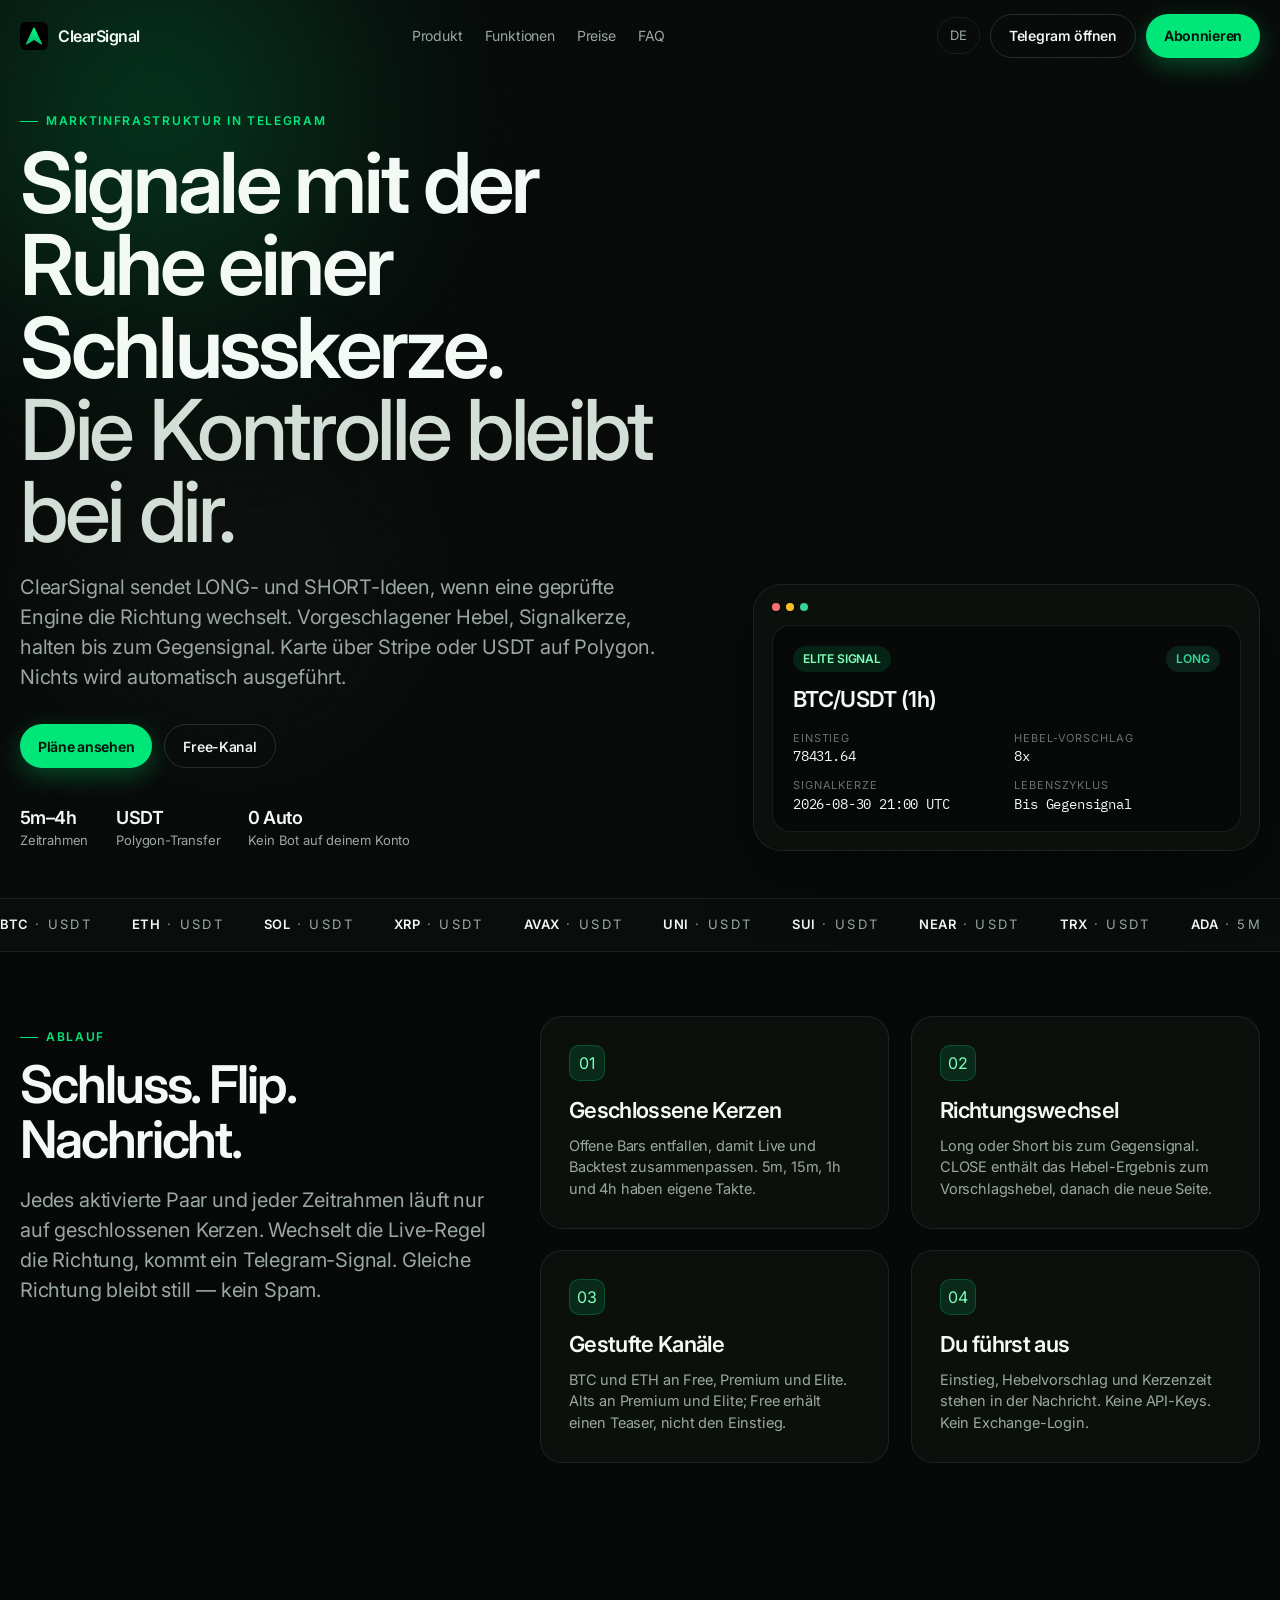
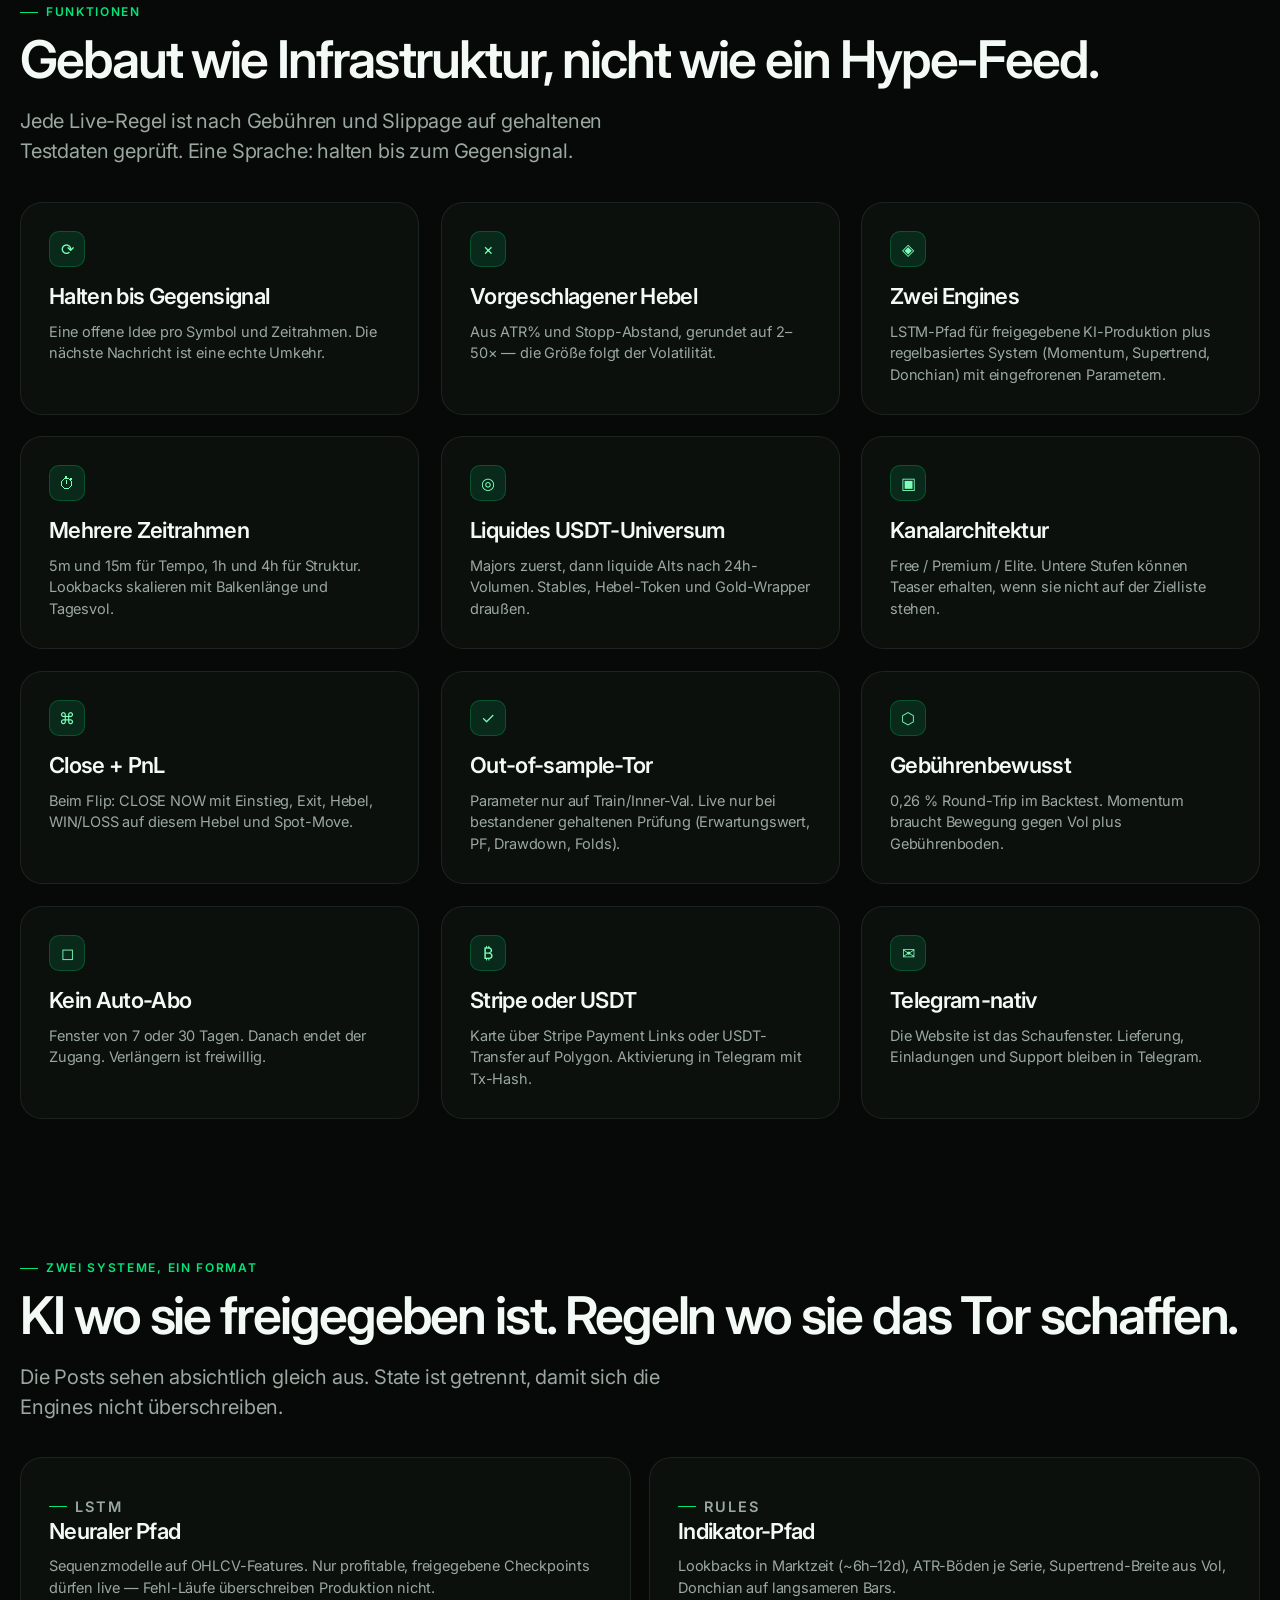
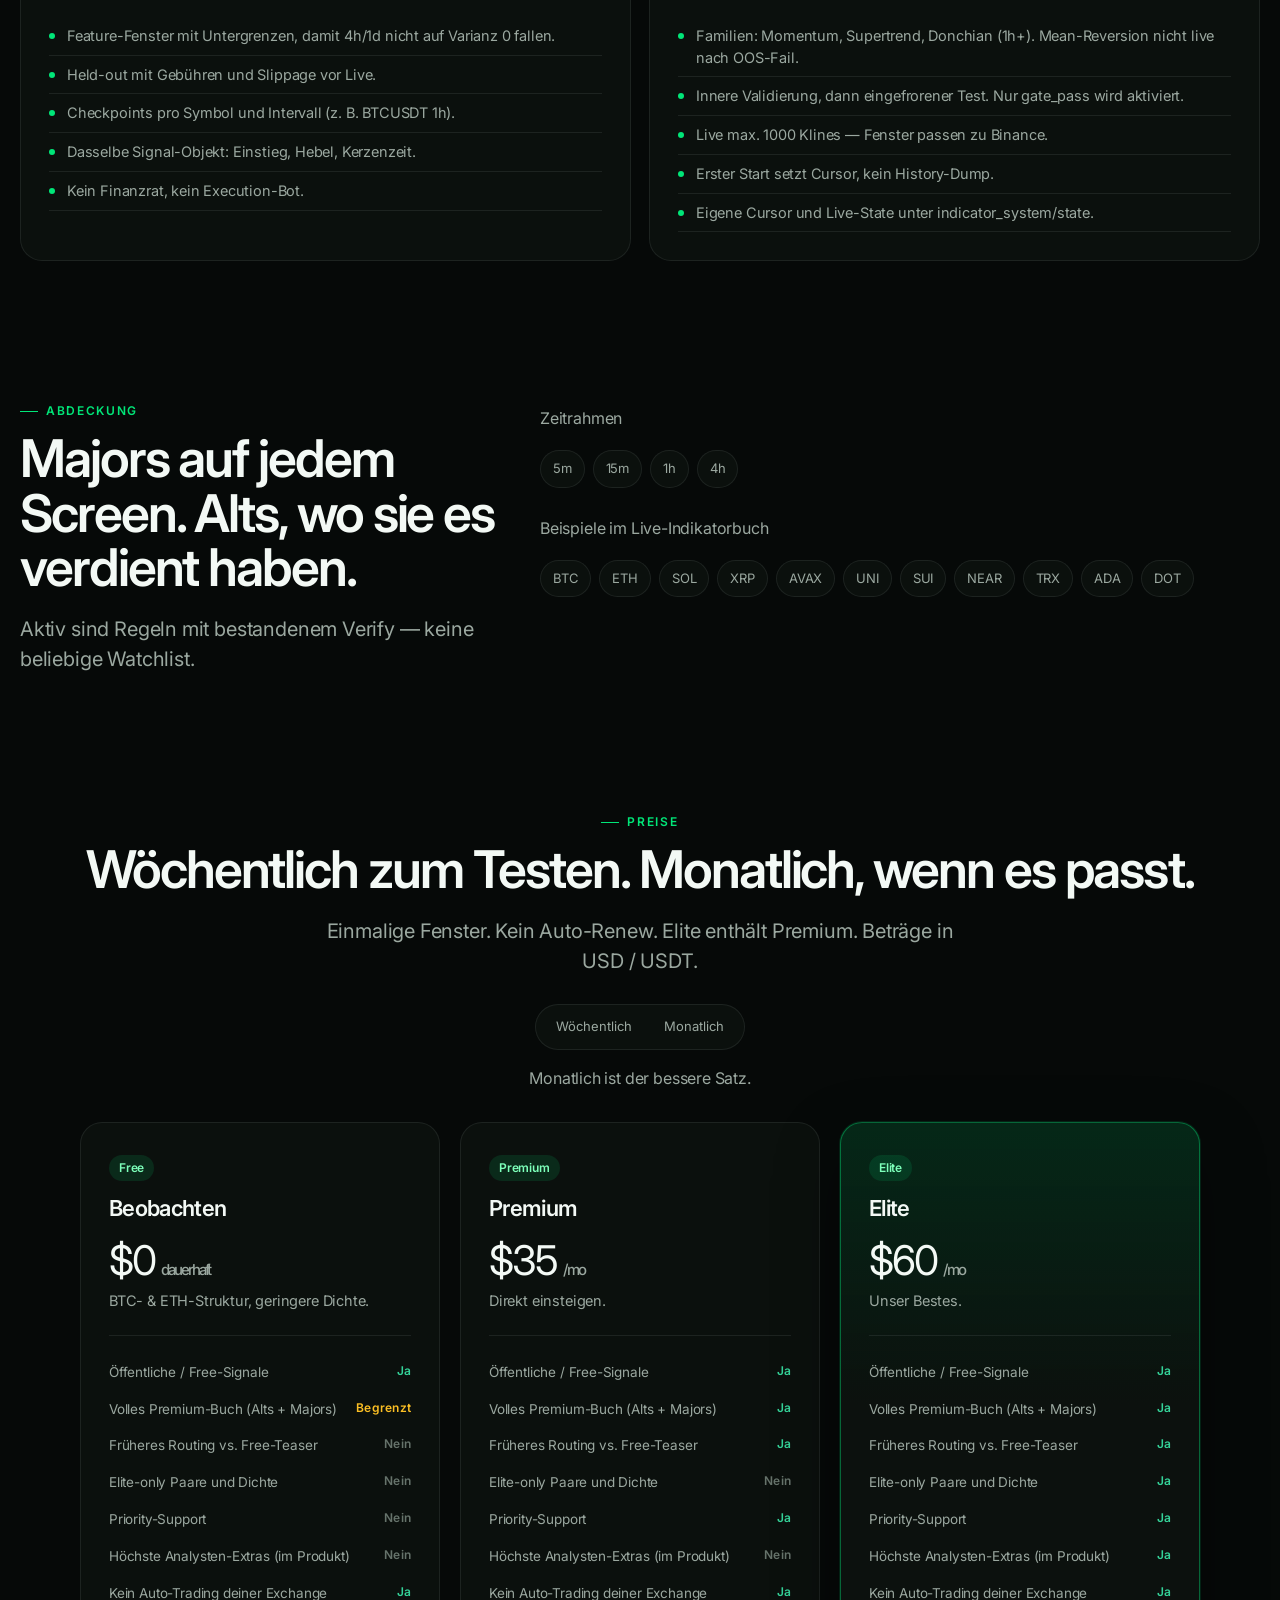
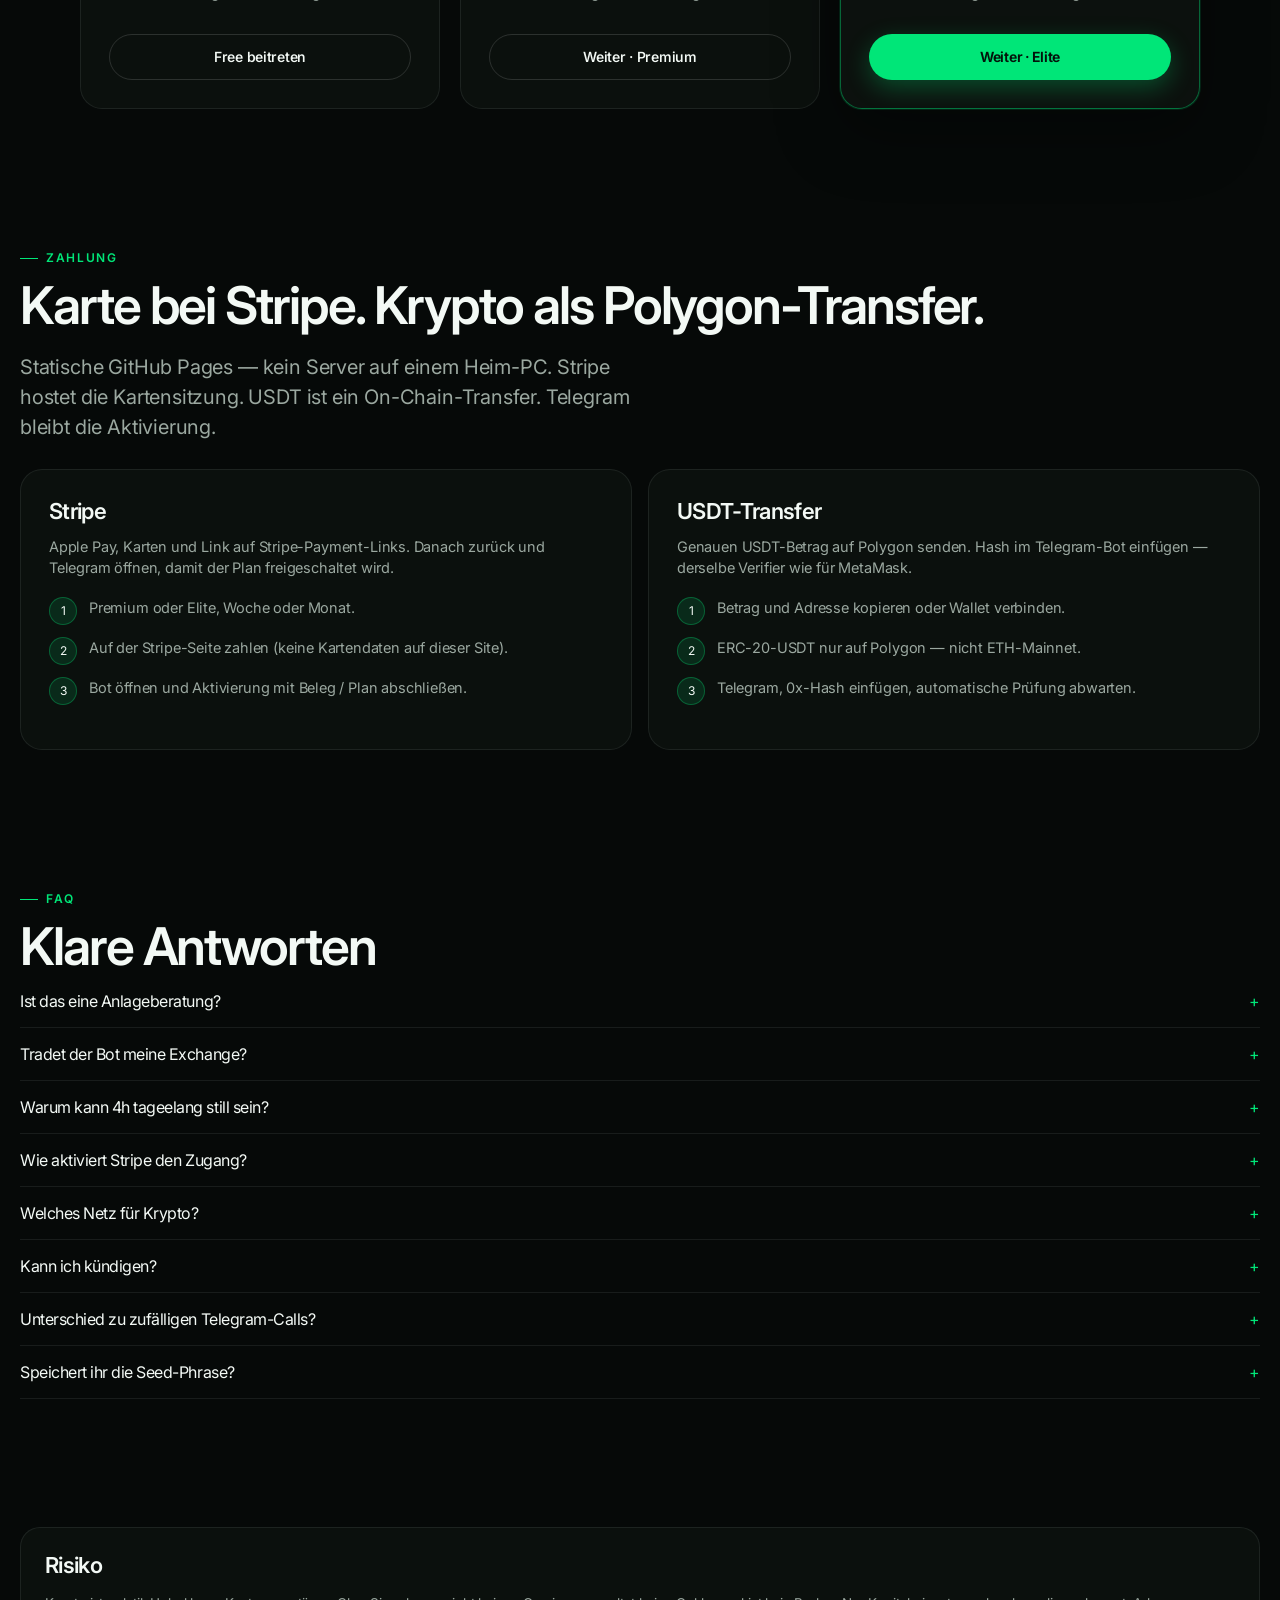
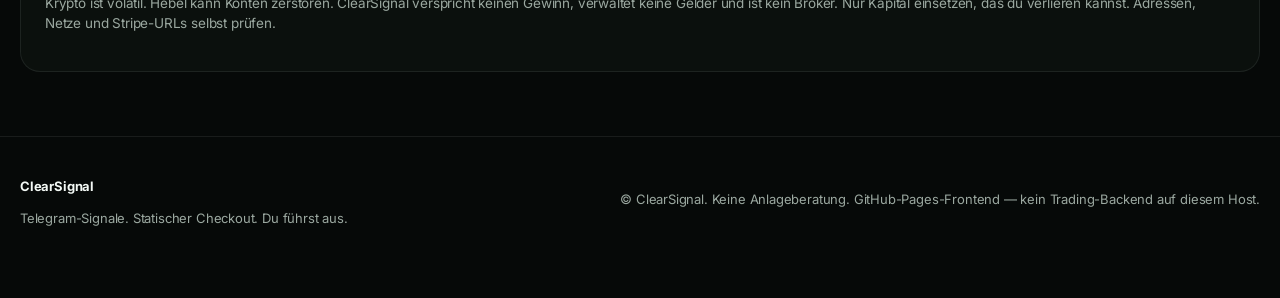
==== commit 2c746bb8: "Update index.html" ====
--- a/de/index.html
+++ b/de/index.html
@@ -62,7 +62,7 @@
             <a href="../it/" class="">Italiano</a>
           </div>
         </details>
-        <a class="btn btn-ghost" href="https://t.me/clearsignal_trading_bot">Telegram öffnen</a>
+        <a class="btn btn-ghost" href="https://t.me/clearsignal_trading">Telegram öffnen</a>
         <a class="btn btn-primary" href="#pricing">Abonnieren</a>
         <button class="menu-btn" type="button" aria-label="Menü">☰</button>
       </div>
--- a/assets/css/site.css
+++ b/assets/css/site.css
@@ -1,16 +1,17 @@
 :root {
-  --bg: #0B0F19;
-  --bg-2: #111827;
-  --elev: #111827;
-  --elev-2: #162032;
-  --text: #F9FAFB;
-  --muted: #9CA3AF;
-  --faint: #6B7280;
-  --line: rgba(249, 250, 251, 0.08);
-  --line-2: rgba(249, 250, 251, 0.14);
-  --accent: #2563EB;
-  --accent-soft: rgba(37, 99, 235, 0.14);
-  --accent-glow: rgba(37, 99, 235, 0.28);
+  --bg: #060908;
+  --bg-2: #0B100D;
+  --elev: #0C110E;
+  --elev-2: #121A15;
+  --text: #F3F9F5;
+  --muted: #9BA8A0;
+  --faint: #66736B;
+  --line: rgba(243, 249, 245, 0.08);
+  --line-2: rgba(243, 249, 245, 0.14);
+  --accent: #00E678;
+  --accent-soft: rgba(0, 230, 120, 0.12);
+  --accent-glow: rgba(0, 230, 120, 0.26);
+  --on-accent: #03140B;
   --good: #34D399;
   --warn: #FBBF24;
   --bad: #F87171;
@@ -66,7 +67,7 @@
 }
 .orb-b {
   width: 36vw; height: 36vw; right: -10%; top: 38%;
-  background: radial-gradient(circle, rgba(249,250,251,.06), transparent 70%);
+  background: radial-gradient(circle, rgba(243,249,245,.05), transparent 70%);
   animation: drift 34s var(--ease) infinite alternate-reverse;
 }
 @keyframes drift {
@@ -107,7 +108,7 @@
   border-bottom: 1px solid transparent;
 }
 .nav.is-on {
-  background: rgba(11, 15, 25, 0.78);
+  background: rgba(6, 9, 8, 0.78);
   backdrop-filter: saturate(140%) blur(18px);
   -webkit-backdrop-filter: saturate(140%) blur(18px);
   border-bottom-color: var(--line);
@@ -162,18 +163,18 @@
 .btn:hover { transform: translateY(-1.5px); }
 .btn:active { transform: translateY(0) scale(0.985); }
 .btn-primary {
-  background: var(--accent); color: var(--text);
-  box-shadow: 0 8px 24px rgba(37, 99, 235, 0.28);
+  background: var(--accent); color: var(--on-accent); font-weight: 650;
+  box-shadow: 0 8px 24px rgba(0, 230, 120, 0.28);
 }
 .btn-primary:hover {
-  background: #1D4ED8;
-  box-shadow: 0 12px 28px rgba(37, 99, 235, 0.38);
+  background: #04FA7D;
+  box-shadow: 0 12px 34px rgba(0, 230, 120, 0.5);
 }
 .btn-ghost {
   border: 1px solid var(--line-2); color: var(--text); background: transparent;
 }
 .btn-ghost:hover {
-  border-color: rgba(37, 99, 235, 0.45);
+  border-color: rgba(0, 230, 120, 0.45);
   background: var(--accent-soft);
 }
 .btn-wide { width: 100%; height: 48px; }
@@ -182,7 +183,7 @@
 .hero-grid { display: grid; grid-template-columns: 1.15fr 0.85fr; gap: 48px; align-items: end; }
 .hero h1 span {
   display: block;
-  color: #D1D5DB;
+  color: #D3DED7;
   font-weight: 500;
 }
 .hero-actions { display: flex; flex-wrap: wrap; gap: 12px; margin-top: 32px; }
@@ -202,7 +203,7 @@
   50% { transform: perspective(1200px) rotateX(5deg) rotateY(-8deg) translateY(-8px); }
 }
 .device-bar { display: flex; gap: 6px; margin-bottom: 14px; }
-.device-bar i { width: 8px; height: 8px; border-radius: 50%; background: #374151; display: block; }
+.device-bar i { width: 8px; height: 8px; border-radius: 50%; background: #26302A; display: block; }
 .device-bar i:first-child { background: #F87171; }
 .device-bar i:nth-child(2) { background: #FBBF24; }
 .device-bar i:nth-child(3) { background: #34D399; }
@@ -217,8 +218,8 @@
 }
 .pill-long { background: rgba(52, 211, 153, .12); color: var(--good); }
 .pill-short { background: rgba(248, 113, 113, .12); color: var(--bad); }
-.pill-dim { background: var(--accent-soft); color: #93C5FD; }
-.pill-elite { background: var(--accent-soft); color: #93C5FD; }
+.pill-dim { background: var(--accent-soft); color: #7DFFBA; }
+.pill-elite { background: var(--accent-soft); color: #7DFFBA; }
 .signal h3 { margin-top: 14px; }
 .signal dl { display: grid; grid-template-columns: 1fr 1fr; gap: 10px 16px; margin: 16px 0 0; }
 .signal dt { color: var(--faint); font-size: 11px; text-transform: uppercase; letter-spacing: .08em; }
@@ -226,7 +227,7 @@
 
 .marquee-wrap {
   border-block: 1px solid var(--line);
-  background: rgba(17, 24, 39, 0.55);
+  background: rgba(12, 17, 14, 0.55);
   overflow: hidden; padding: 16px 0;
 }
 .marquee { display: flex; gap: 40px; width: max-content; animation: slide 36s linear infinite; }
@@ -248,7 +249,7 @@
 }
 .card:hover {
   transform: translateY(-6px);
-  border-color: rgba(37, 99, 235, 0.32);
+  border-color: rgba(0, 230, 120, 0.32);
   box-shadow: 0 20px 48px rgba(0, 0, 0, 0.28);
 }
 .card p { color: var(--muted); margin: 10px 0 0; font-size: 14.5px; }
@@ -256,11 +257,11 @@
   width: 36px; height: 36px; border-radius: 10px;
   display: grid; place-items: center;
   background: var(--accent-soft);
-  border: 1px solid rgba(37, 99, 235, 0.22);
-  margin-bottom: 16px; font-size: 16px; color: #93C5FD;
+  border: 1px solid rgba(0, 230, 120, 0.22);
+  margin-bottom: 16px; font-size: 16px; color: #7DFFBA;
   transition: transform 0.45s var(--ease-out), background 0.35s var(--ease);
 }
-.card:hover .icon { transform: scale(1.05); background: rgba(37, 99, 235, 0.2); }
+.card:hover .icon { transform: scale(1.05); background: rgba(0, 230, 120, 0.2); }
 
 .engines { display: grid; grid-template-columns: 1fr 1fr; gap: 18px; }
 .engine { padding: 28px; min-height: 0; }
@@ -278,7 +279,7 @@
   transition: border-color 0.35s var(--ease), color 0.35s var(--ease), transform 0.4s var(--ease-out);
 }
 .chip:hover {
-  border-color: rgba(37, 99, 235, 0.4);
+  border-color: rgba(0, 230, 120, 0.4);
   color: var(--text);
   transform: translateY(-1px);
 }
@@ -317,7 +318,7 @@
   height: calc(100% - 8px);
   border-radius: 999px;
   background: var(--accent);
-  box-shadow: 0 4px 14px rgba(37, 99, 235, 0.3);
+  box-shadow: 0 4px 14px rgba(0, 230, 120, 0.3);
   transition: transform 0.45s var(--ease-out), width 0.45s var(--ease-out);
   z-index: 0;
   pointer-events: none;
@@ -333,7 +334,7 @@
   transition: color 0.35s var(--ease);
 }
 .billing button.is-on {
-  color: var(--text);
+  color: var(--on-accent);
   background: transparent;
   box-shadow: none;
 }
@@ -372,9 +373,9 @@
   border-radius: 22px;
 }
 .price.featured {
-  background: linear-gradient(180deg, rgba(37, 99, 235, 0.14), #111827 48%);
-  border-color: rgba(37, 99, 235, 0.4);
-  box-shadow: 0 0 0 1px rgba(37, 99, 235, 0.12), var(--shadow);
+  background: linear-gradient(180deg, rgba(0, 230, 120, 0.14), #0C110E 48%);
+  border-color: rgba(0, 230, 120, 0.4);
+  box-shadow: 0 0 0 1px rgba(0, 230, 120, 0.12), var(--shadow);
 }
 .price > .pill { align-self: flex-start; margin-bottom: 14px; }
 .price h3 { font-size: 22px; margin: 0; letter-spacing: -0.03em; }
@@ -472,17 +473,17 @@
 .steps li::before {
   content: counter(s); width: 28px; height: 28px; border-radius: 50%;
   display: grid; place-items: center; font-size: 12px; color: var(--text);
-  border: 1px solid rgba(37, 99, 235, 0.3); background: var(--accent-soft);
+  border: 1px solid rgba(0, 230, 120, 0.3); background: var(--accent-soft);
 }
 
 .faq details.reveal {
   opacity: 0;
-  transform: translateY(16px);
+  transform: translateY(12px);
   border-bottom: 1px solid var(--line);
   padding: 0;
   transition:
-    opacity 0.6s var(--ease-out),
-    transform 0.6s var(--ease-out);
+    opacity 0.4s var(--ease-out),
+    transform 0.4s var(--ease-out);
   transition-delay: var(--d, 0ms);
 }
 .faq details.reveal.is-in {
@@ -502,7 +503,7 @@
   padding: 14px 0;
   transition: color 0.3s var(--ease);
 }
-.faq summary:hover { color: #93C5FD; }
+.faq summary:hover { color: #7DFFBA; }
 .faq summary::-webkit-details-marker { display: none; }
 .faq summary::after {
   content: "+";
@@ -555,10 +556,10 @@
 /* Scroll reveals — only hide when JS is active; animate on enter */
 .js .reveal {
   opacity: 0;
-  transform: translateY(36px);
+  transform: translateY(20px);
   transition:
-    opacity 0.8s var(--ease-out),
-    transform 0.8s var(--ease-out);
+    opacity 0.45s var(--ease-out),
+    transform 0.45s var(--ease-out);
   transition-delay: var(--d, 0ms);
   will-change: opacity, transform;
 }
@@ -567,7 +568,7 @@
   transform: none;
 }
 .price.featured.reveal {
-  transform: translateY(36px);
+  transform: translateY(20px);
 }
 .price.featured.reveal.is-in {
   transform: none;
@@ -576,24 +577,15 @@
   transform: translateY(-4px);
 }
 .hero .reveal { --d: 0ms; }
-.hero .reveal:nth-child(2) { --d: 80ms; }
-.hero .reveal:nth-child(3) { --d: 160ms; }
-.hero .reveal:nth-child(4) { --d: 240ms; }
-.hero .reveal:nth-child(5) { --d: 320ms; }
-.price-grid .reveal:nth-child(1) { --d: 0ms; }
-.price-grid .reveal:nth-child(2) { --d: 90ms; }
-.price-grid .reveal:nth-child(3) { --d: 180ms; }
-.feature-grid .reveal:nth-child(1) { --d: 0ms; }
-.feature-grid .reveal:nth-child(2) { --d: 60ms; }
-.feature-grid .reveal:nth-child(3) { --d: 120ms; }
-.feature-grid .reveal:nth-child(4) { --d: 180ms; }
-.feature-grid .reveal:nth-child(5) { --d: 240ms; }
-.feature-grid .reveal:nth-child(6) { --d: 300ms; }
+.hero .reveal:nth-child(2) { --d: 50ms; }
+.hero .reveal:nth-child(3) { --d: 100ms; }
+.hero .reveal:nth-child(4) { --d: 150ms; }
+.hero .reveal:nth-child(5) { --d: 200ms; }
 
 .modal[hidden] { display: none; }
 .modal {
   position: fixed; inset: 0; z-index: 70;
-  background: rgba(11, 15, 25, 0.72); backdrop-filter: blur(12px);
+  background: rgba(6, 9, 8, 0.72); backdrop-filter: blur(12px);
   -webkit-backdrop-filter: blur(12px);
   display: grid; place-items: center; padding: 24px;
   animation: veilIn 0.35s var(--ease);
@@ -614,7 +606,7 @@
   width: 36px; height: 36px; border-radius: 50%; border: 1px solid var(--line);
   transition: background 0.3s var(--ease), border-color 0.3s var(--ease);
 }
-.close:hover { background: var(--accent-soft); border-color: rgba(37, 99, 235, 0.4); }
+.close:hover { background: var(--accent-soft); border-color: rgba(0, 230, 120, 0.4); }
 .pay-grid { display: grid; gap: 10px; margin-top: 18px; }
 .pay-opt {
   text-align: left; border: 1px solid var(--line); border-radius: 16px; padding: 14px 16px;
@@ -622,7 +614,7 @@
   transition: border-color 0.35s var(--ease), background 0.35s var(--ease), transform 0.35s var(--ease-out);
 }
 .pay-opt:hover, .pay-opt.is-on {
-  border-color: rgba(37, 99, 235, 0.55);
+  border-color: rgba(0, 230, 120, 0.55);
   background: var(--accent-soft);
   transform: translateY(-1px);
 }
@@ -635,7 +627,7 @@
 }
 .copy-row code { flex: 1; overflow: auto; white-space: nowrap; font-size: 12px; color: var(--text); }
 .copy-row button { font-size: 12px; color: var(--accent); transition: color 0.25s var(--ease); }
-.copy-row button:hover { color: #60A5FA; }
+.copy-row button:hover { color: #4DFFA0; }
 .status { margin-top: 12px; font-size: 13px; color: var(--muted); min-height: 1.4em; }
 .status.ok { color: var(--good); }
 .status.err { color: var(--bad); }
@@ -677,3 +669,52 @@
   .faq-body { grid-template-rows: 1fr; }
   .device { transform: none; }
 }
+
+/* ——— Mobile: nav + hero ——— */
+.nav-links .nav-mobile-only { display: none; }
+.brand { white-space: nowrap; min-width: 0; }
+
+@media (max-width: 960px) {
+  .nav-links.open {
+    background: rgba(6, 9, 8, 0.97);
+    -webkit-backdrop-filter: blur(18px); backdrop-filter: blur(18px);
+    gap: 0;
+  }
+  .nav-links.open a {
+    padding: 14px 4px; font-size: 16px; color: var(--text);
+    border-bottom: 1px solid var(--line);
+  }
+  .nav-links.open a:last-child { border-bottom: 0; }
+}
+
+@media (max-width: 720px) {
+  :root { --nav-h: 64px; }
+  .nav-inner { width: calc(100% - 32px); gap: 10px; }
+  .brand { font-size: 17px; gap: 8px; }
+  .brand img { width: 26px; height: 26px; }
+  .nav-cta { gap: 8px; margin-left: auto; }
+  .nav-cta .btn-ghost { display: none; }
+  .nav-cta .btn { height: 38px; padding: 0 14px; font-size: 13px; white-space: nowrap; }
+  .lang summary { height: 38px; padding: 0 12px; display: inline-flex; align-items: center; font-size: 13px; }
+  .menu-btn { width: 38px; height: 38px; flex: none; }
+  .nav-links.open .nav-mobile-only { display: block; color: var(--accent); }
+}
+
+@media (max-width: 600px) {
+  .wrap { width: calc(100% - 32px); }
+  .section { padding: 40px 0; }
+  .hero { padding: 16px 0 32px; }
+  .hero-grid { gap: 32px; }
+  .kicker { font-size: 11px; letter-spacing: 0.14em; }
+  h1 { font-size: clamp(36px, 11vw, 48px); line-height: 1.02; }
+  .lede { font-size: 16px; margin-top: 14px; }
+  .hero-actions { gap: 10px; margin-top: 24px; }
+  .hero-actions .btn { flex: 1 1 140px; }
+  .hero-meta {
+    display: grid; grid-template-columns: repeat(3, 1fr); gap: 14px;
+    margin-top: 28px; font-size: 12px;
+  }
+  .hero-meta strong { font-size: 16px; }
+  .device { padding: 14px; border-radius: 22px; }
+  .signal dd { font-size: 13px; }
+}
